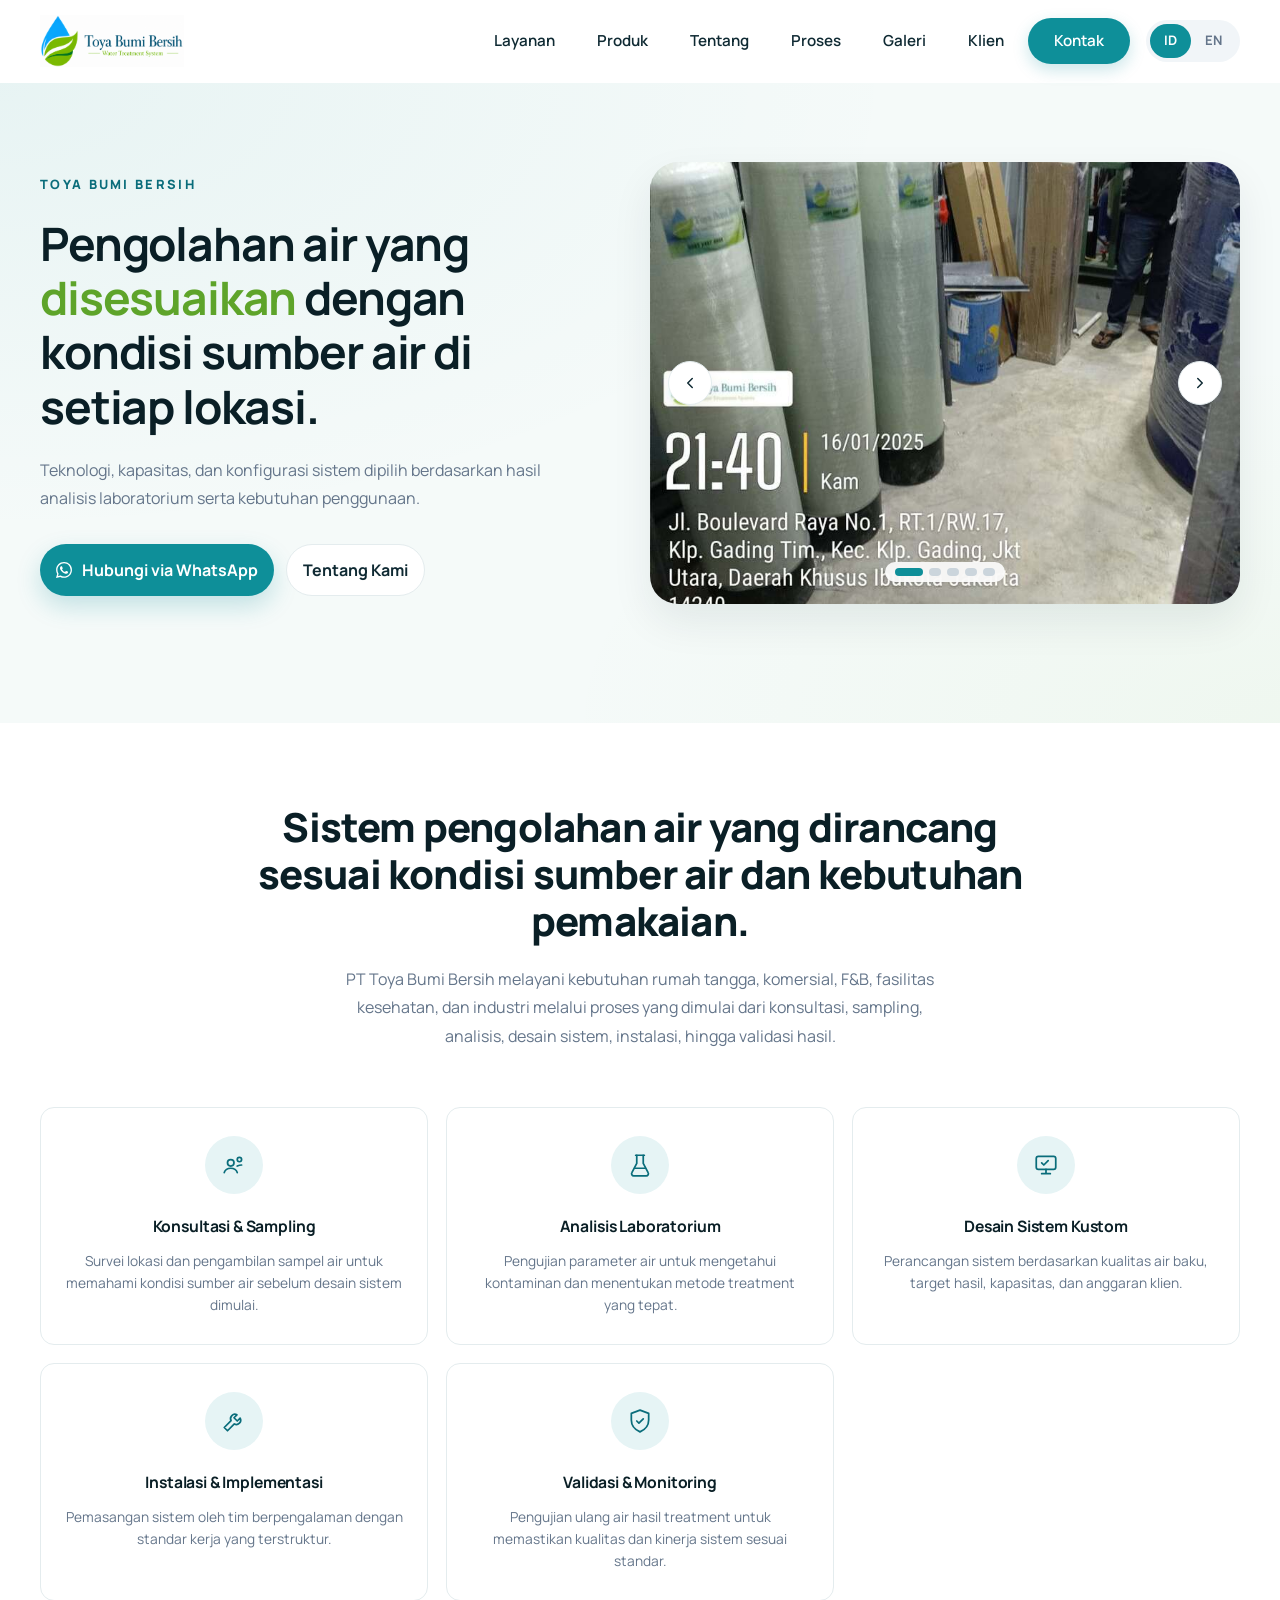
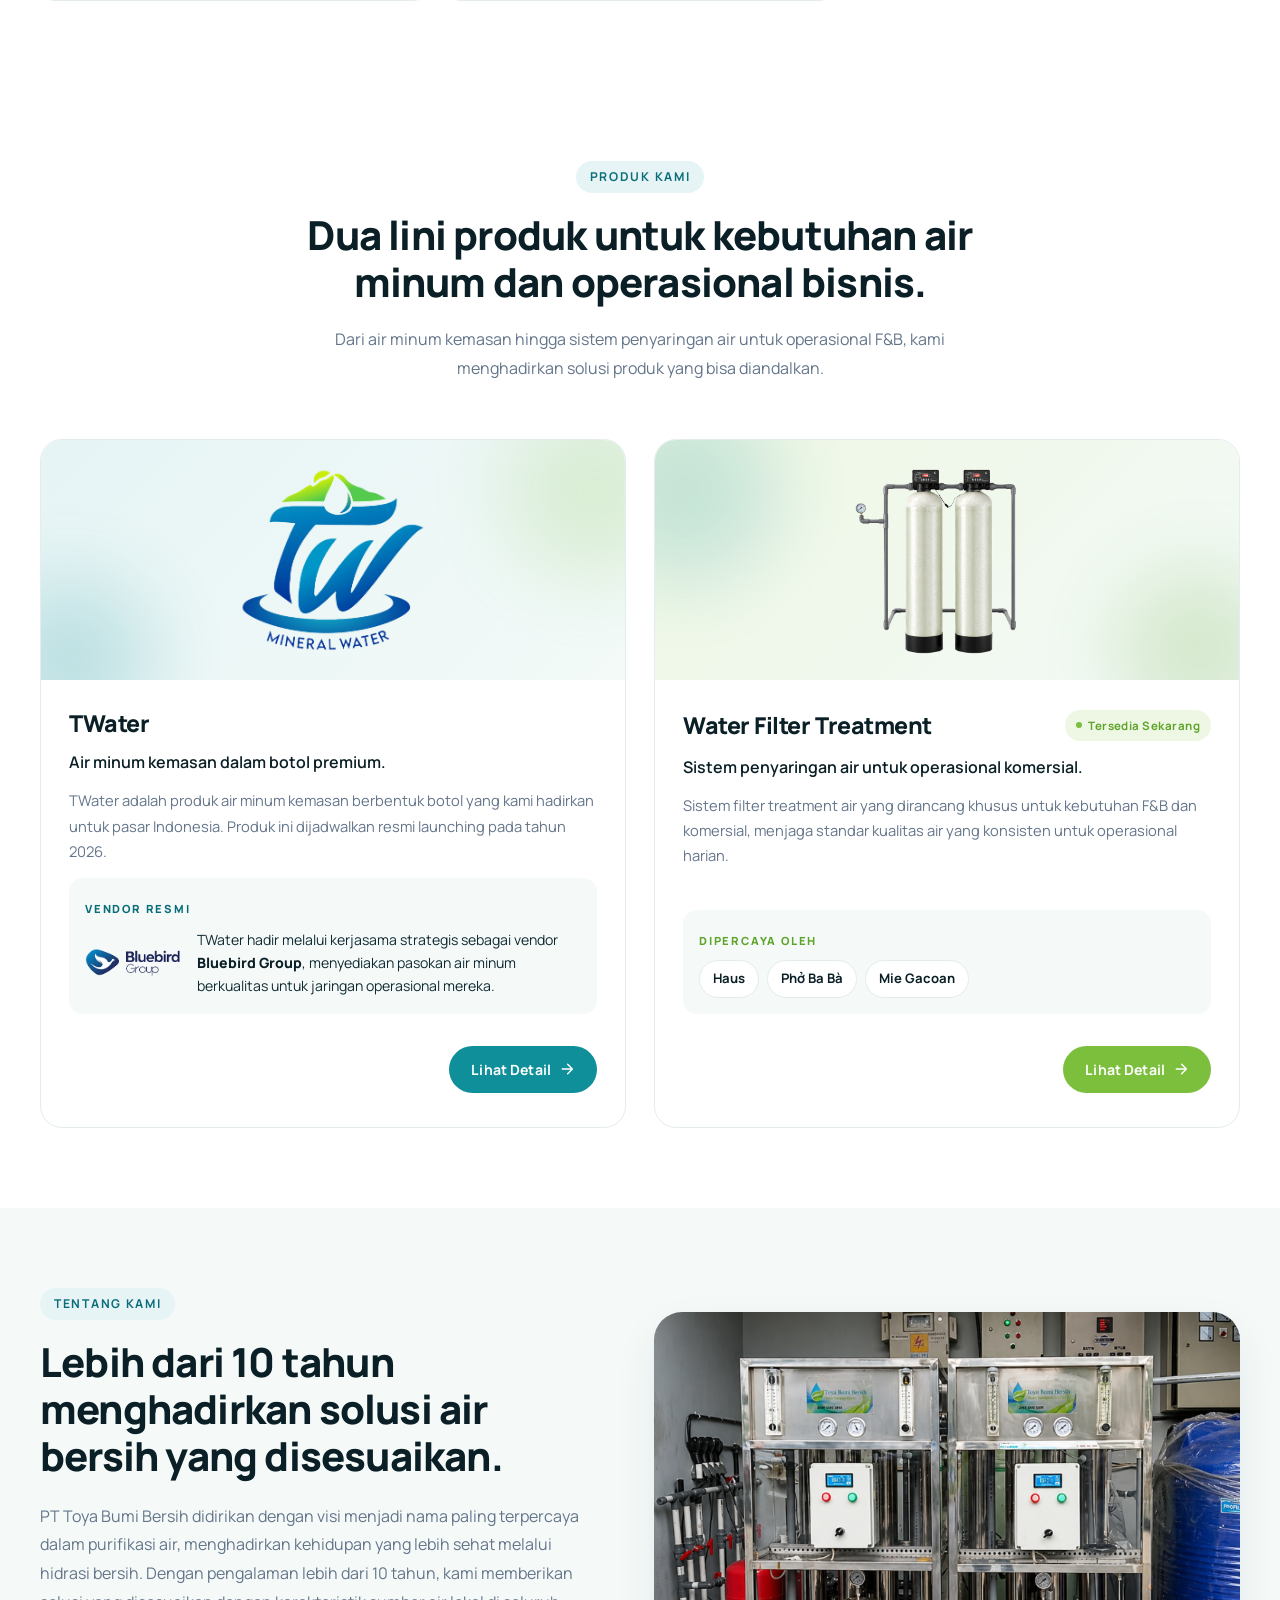
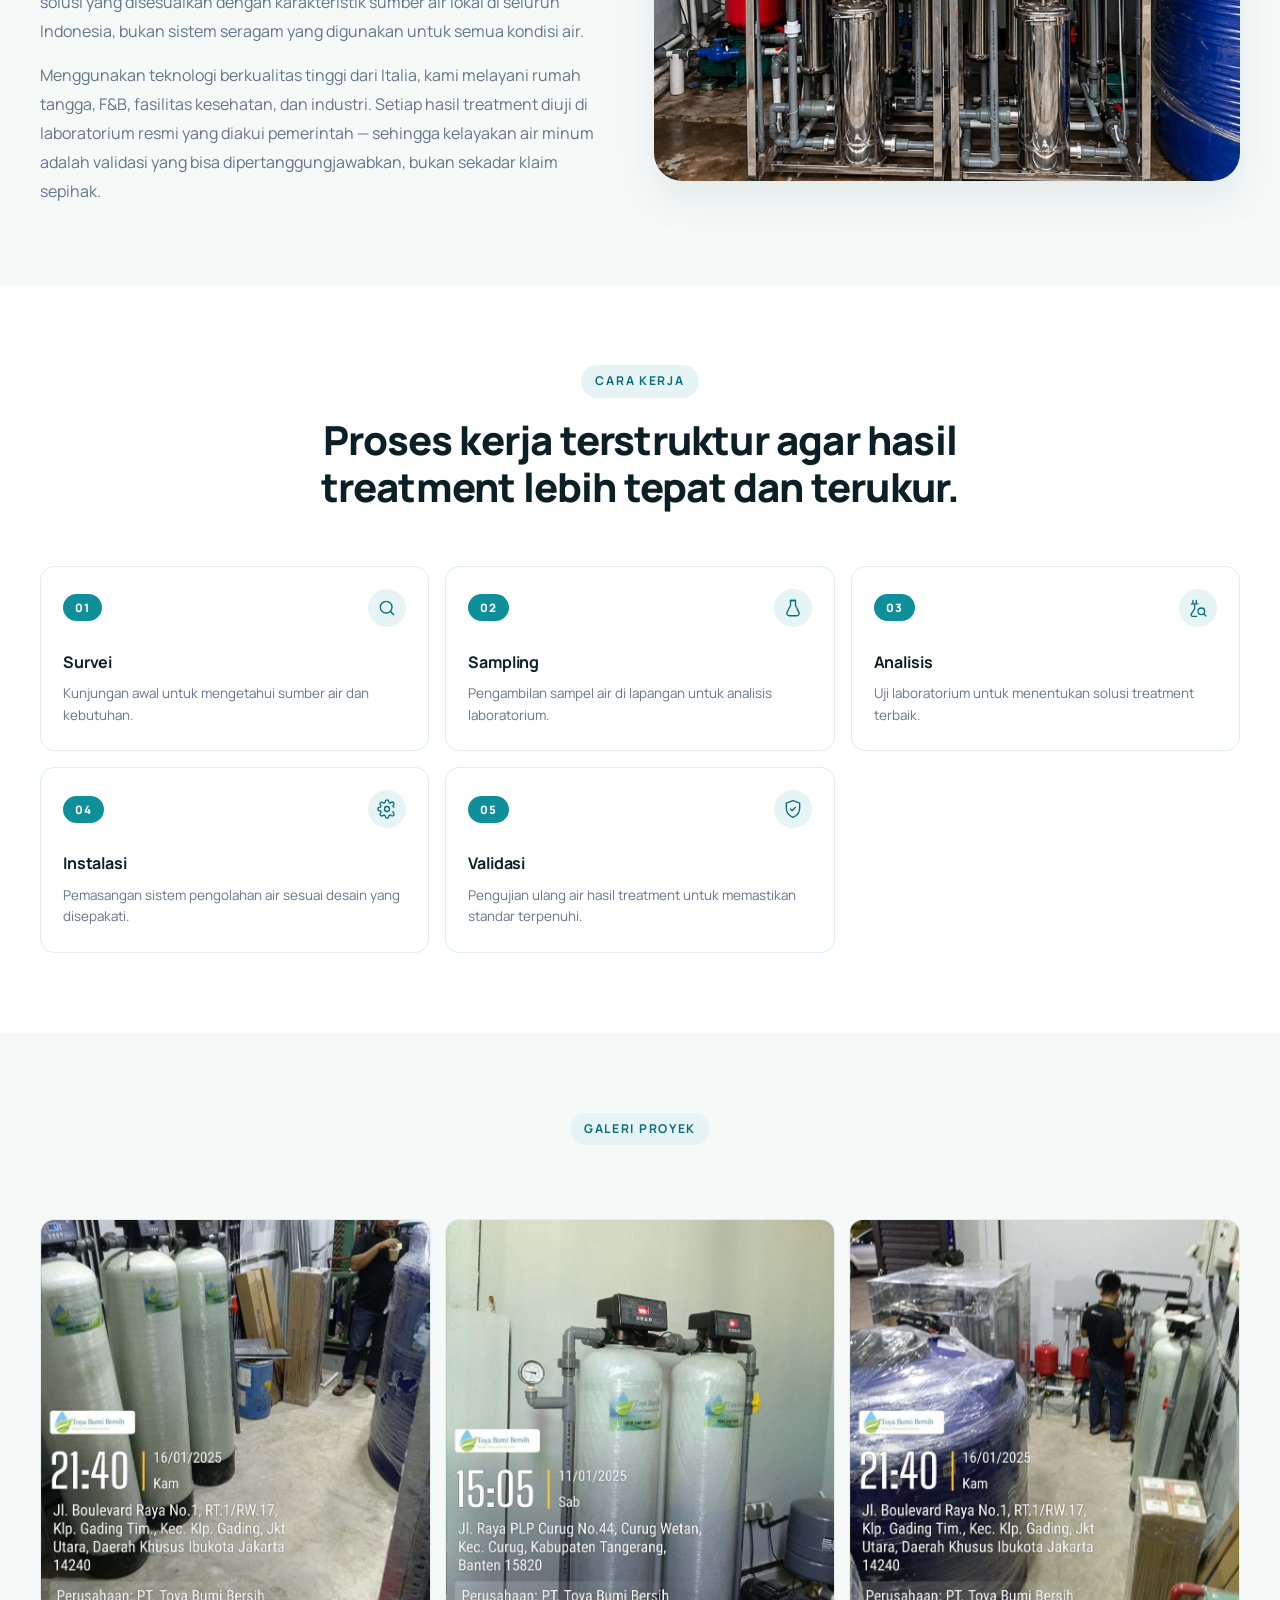
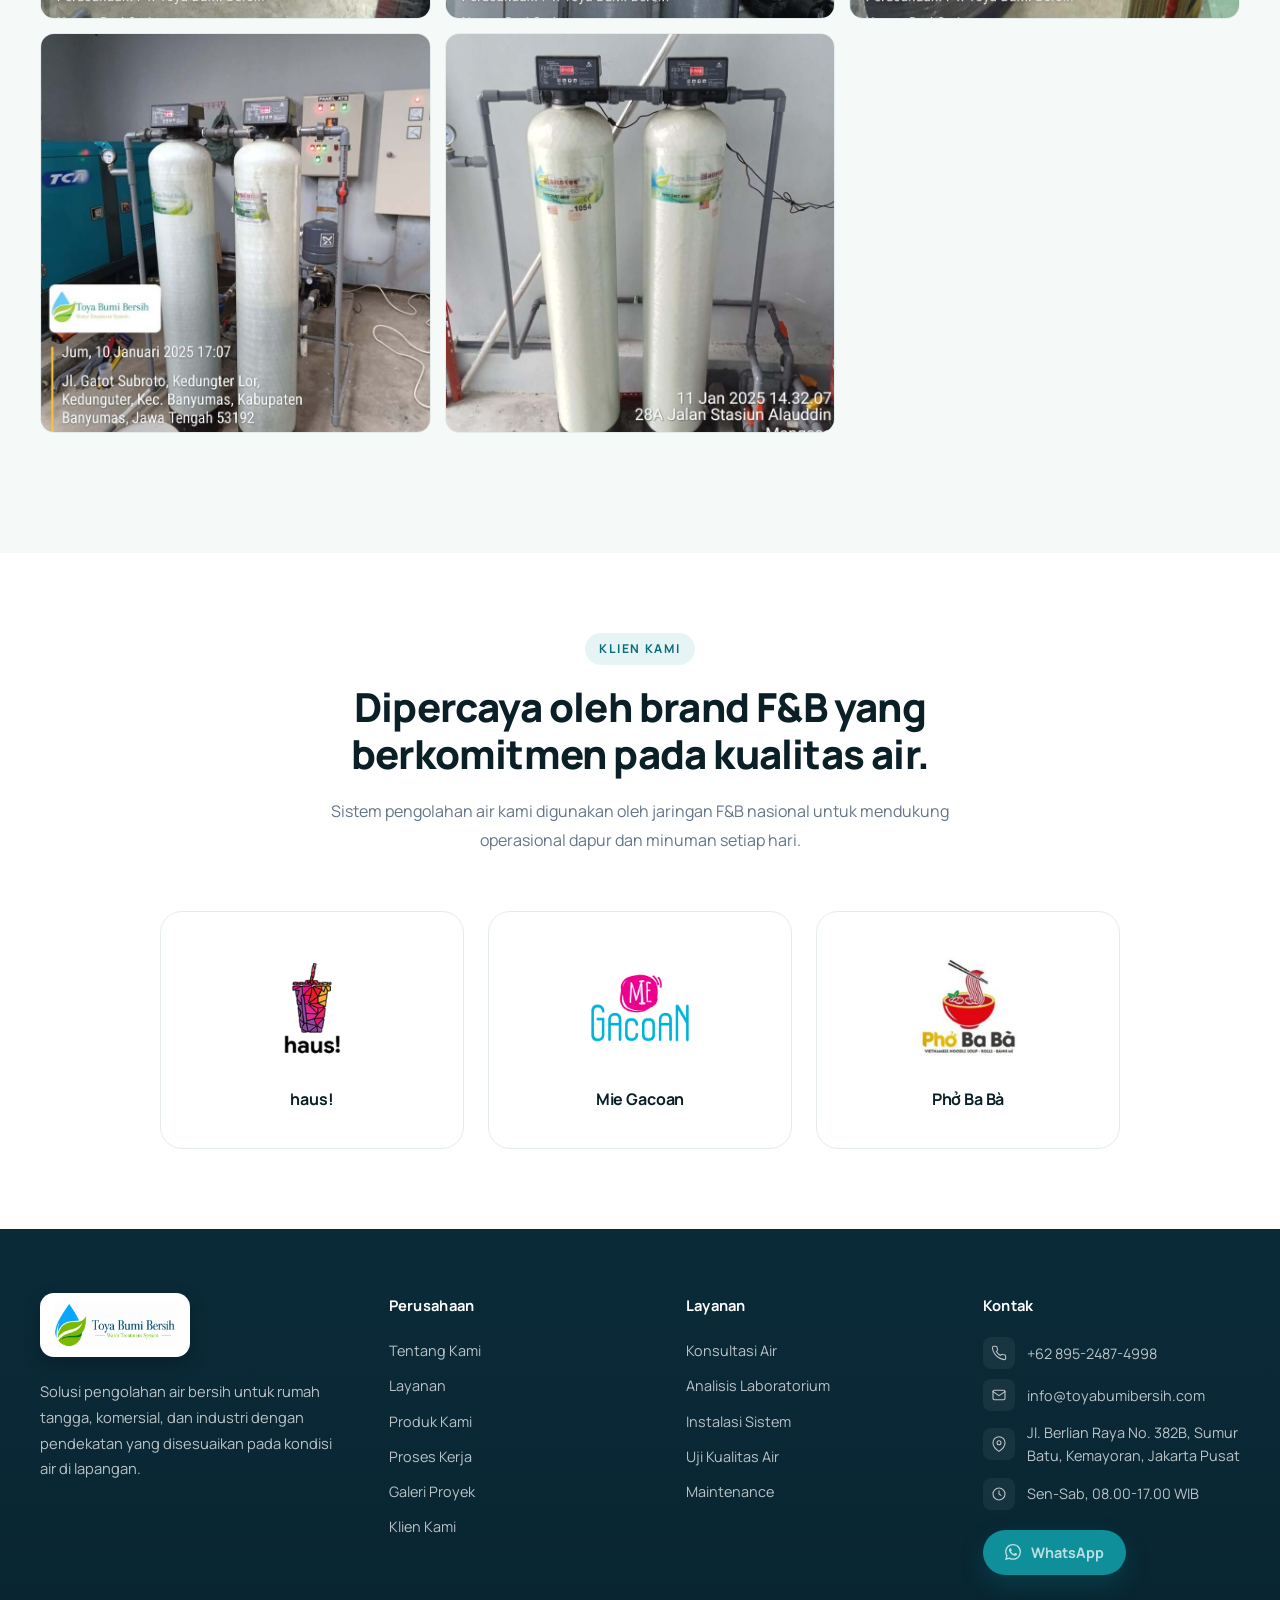
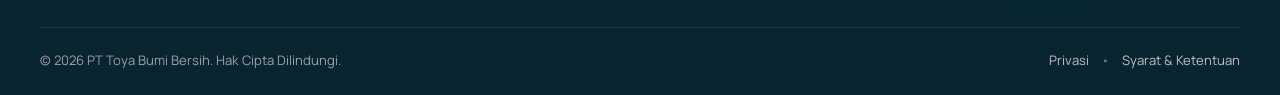
==== index.html @ 80ead628 "refactor: code and structure cleanup" ====
<!DOCTYPE html>
<html lang="id">

<head>
  <meta charset="UTF-8" />
  <meta http-equiv="X-UA-Compatible" content="IE=edge" />
  <meta name="viewport" content="width=device-width, initial-scale=1.0, viewport-fit=cover" />
  <meta name="theme-color" content="#0e8f99" />
  <meta name="format-detection" content="telephone=yes" />

  <title id="page-title">Toya Bumi Bersih | Sistem Pengolahan Air</title>
  <meta id="page-description" name="description"
    content="PT Toya Bumi Bersih menyediakan solusi pengolahan air bersih untuk rumah tangga, komersial, dan industri di Indonesia." />

  <link rel="icon" type="image/png" sizes="96x96" href="/favicon-96x96.png">
  <link rel="icon" href="/favicon.svg" type="image/svg+xml" sizes="any">
  <link rel="icon" href="/favicon.ico">
  <link rel="apple-touch-icon" href="/apple-touch-icon.png">
  <link rel="manifest" href="/site.webmanifest">

  <meta name="google" content="translate" />
  <meta name="google" content="notranslate" data-disable="true" />

  <link rel="preconnect" href="https://fonts.googleapis.com" />
  <link rel="preconnect" href="https://fonts.gstatic.com" crossorigin />
  <link href="https://fonts.googleapis.com/css2?family=Manrope:wght@400;500;600;700;800&display=swap"
    rel="stylesheet" />

  <meta property="og:type" content="website" />
  <meta property="og:title" content="Toya Bumi Bersih | Sistem Pengolahan Air" />
  <meta property="og:description"
    content="Solusi pengolahan air bersih kustom untuk rumah tangga, komersial, dan industri." />
  <meta property="og:image" content="https://toyabumi.com/assets/logo.png" />

  <link rel="stylesheet" href="/styles/shared.css" />
  <link rel="stylesheet" href="/styles/header.css" />
  <link rel="stylesheet" href="/styles/footer.css" />
  <link rel="stylesheet" href="/styles/breadcrumb.css" />
  <link rel="stylesheet" href="/styles/index.css" />
</head>

<body>
  <div class="page-shell">
    <header class="site-header">
      <div class="container nav-wrap">
        <a class="brand" href="#beranda" aria-label="Toya Bumi Bersih">
          <img src="/assets/logo.png" alt="Toya Bumi Bersih - Water Treatment System" />
        </a>

        <div class="header-right">
          <nav class="site-nav" aria-label="Navigasi utama">
            <a href="#layanan" data-i18n="nav.services">Layanan</a>
            <a href="#produk" data-i18n="nav.products">Produk</a>
            <a href="#tentang" data-i18n="nav.about">Tentang</a>
            <a href="#proses" data-i18n="nav.process">Proses</a>
            <a href="#galeri" data-i18n="nav.gallery">Galeri</a>
            <a href="#klien" data-i18n="nav.clients">Klien</a>
            <a href="#kontak" class="nav-cta" data-i18n="nav.contact">Kontak</a>
          </nav>

          <div class="lang-toggle" role="group" aria-label="Pilih bahasa" translate="no">
            <button class="lang-button is-active" data-lang-switch="id" type="button">ID</button>
            <button class="lang-button" data-lang-switch="en" type="button">EN</button>
          </div>

          <button class="menu-toggle" type="button" aria-label="Buka menu" aria-expanded="false">
            <span></span>
            <span></span>
            <span></span>
          </button>
        </div>
      </div>
    </header>

    <section class="hero" id="beranda">
      <div class="container hero-grid">
        <div class="hero-copy reveal">
          <span class="hero-eyebrow" translate="no">Toya Bumi Bersih</span>
          <h1 class="hero-title" data-i18n="hero.title">
            Pengolahan air yang <span class="accent">disesuaikan</span> dengan kondisi sumber air di setiap lokasi.
          </h1>
          <p class="hero-text" data-i18n="hero.text">
            Teknologi, kapasitas, dan konfigurasi sistem dipilih berdasarkan hasil analisis laboratorium serta kebutuhan
            penggunaan.
          </p>
          <div class="hero-actions">
            <a class="button button-primary" href="https://wa.me/6289524874998" target="_blank" rel="noopener">
              <svg class="icon-sm" viewBox="0 0 24 24" fill="currentColor" aria-hidden="true">
                <path
                  d="M20.52 3.48A11.78 11.78 0 0 0 12.06 0C5.5 0 .17 5.33.17 11.89c0 2.1.55 4.14 1.6 5.94L0 24l6.32-1.65a11.86 11.86 0 0 0 5.74 1.46h.01c6.56 0 11.89-5.33 11.89-11.89 0-3.17-1.23-6.16-3.44-8.44ZM12.07 21.8a9.86 9.86 0 0 1-5.03-1.38l-.36-.22-3.75.98 1-3.65-.24-.38a9.84 9.84 0 0 1-1.51-5.26c0-5.45 4.44-9.89 9.9-9.89 2.64 0 5.12 1.03 6.99 2.9a9.8 9.8 0 0 1 2.9 6.99c0 5.46-4.44 9.91-9.9 9.91Zm5.43-7.42c-.3-.15-1.76-.87-2.04-.97-.27-.1-.47-.15-.67.15-.2.3-.77.97-.94 1.17-.17.2-.35.22-.65.07-.3-.15-1.26-.46-2.4-1.48-.89-.79-1.49-1.77-1.66-2.07-.17-.3-.02-.46.13-.61.13-.13.3-.35.45-.52.15-.17.2-.3.3-.5.1-.2.05-.37-.02-.52-.07-.15-.67-1.62-.92-2.21-.24-.58-.49-.5-.67-.51h-.57c-.2 0-.52.07-.79.37-.27.3-1.04 1.02-1.04 2.48s1.07 2.88 1.22 3.08c.15.2 2.1 3.2 5.09 4.49.71.31 1.27.5 1.71.64.72.23 1.37.2 1.88.12.57-.08 1.76-.72 2-1.42.25-.7.25-1.3.17-1.42-.07-.12-.27-.2-.57-.35Z" />
              </svg>
              <span data-i18n="hero.primaryCta">Hubungi via WhatsApp</span>
            </a>
            <a class="button button-ghost" href="#tentang" data-i18n="hero.secondaryCta">Tentang Kami</a>
          </div>
        </div>

        <div class="hero-media reveal">
          <div class="hero-carousel" data-carousel>
            <div class="hero-carousel-track">
              <div class="hero-slide"><img src="/assets/sites/site-1.jpg" alt="Instalasi sistem pengolahan air" />
              </div>
              <div class="hero-slide"><img src="/assets/sites/site-2.jpg" alt="Tangki filter air" /></div>
              <div class="hero-slide"><img src="/assets/sites/site-3.jpg" alt="Perpipaan water treatment" /></div>
              <div class="hero-slide"><img src="/assets/sites/site-4.jpg" alt="Unit pengolahan air" /></div>
              <div class="hero-slide"><img src="/assets/sites/site-5.jpg" alt="Sistem filtrasi lengkap" /></div>
            </div>

            <button class="carousel-button carousel-button-prev" type="button" aria-label="Slide sebelumnya"
              data-carousel-prev>
              <svg class="icon-sm" viewBox="0 0 24 24" fill="none" stroke="currentColor" stroke-width="2"
                stroke-linecap="round" stroke-linejoin="round">
                <polyline points="15 18 9 12 15 6" />
              </svg>
            </button>
            <button class="carousel-button carousel-button-next" type="button" aria-label="Slide berikutnya"
              data-carousel-next>
              <svg class="icon-sm" viewBox="0 0 24 24" fill="none" stroke="currentColor" stroke-width="2"
                stroke-linecap="round" stroke-linejoin="round">
                <polyline points="9 18 15 12 9 6" />
              </svg>
            </button>

            <div class="hero-carousel-dots" role="tablist">
              <button class="hero-carousel-dot is-active" type="button" aria-label="Slide 1"></button>
              <button class="hero-carousel-dot" type="button" aria-label="Slide 2"></button>
              <button class="hero-carousel-dot" type="button" aria-label="Slide 3"></button>
              <button class="hero-carousel-dot" type="button" aria-label="Slide 4"></button>
              <button class="hero-carousel-dot" type="button" aria-label="Slide 5"></button>
            </div>
          </div>
        </div>
      </div>
    </section>

    <section class="section services-section" id="layanan">
      <div class="container">
        <div class="section-heading reveal">
          <h2 class="section-title section-title-wide" data-i18n="intro.title">
            Sistem pengolahan air yang dirancang sesuai kondisi sumber air dan kebutuhan pemakaian.
          </h2>
          <p class="section-lead" data-i18n="intro.lead">
            PT Toya Bumi Bersih melayani kebutuhan rumah tangga, komersial, F&amp;B, fasilitas kesehatan, dan industri
            melalui proses yang dimulai dari konsultasi, sampling, analisis, desain sistem, instalasi, hingga validasi
            hasil.
          </p>
        </div>

        <div class="services-grid">
          <article class="service-card reveal">
            <div class="service-icon">
              <svg class="icon" viewBox="0 0 24 24" fill="none" stroke="currentColor" stroke-width="1.6"
                stroke-linecap="round" stroke-linejoin="round">
                <circle cx="9" cy="10" r="3" />
                <path d="M3 19c.8-2.5 3.2-4 6-4s5.2 1.5 6 4" />
                <circle cx="17" cy="7" r="2" />
                <path d="M15 13c1.3-.6 2.6-1 4-1" />
              </svg>
            </div>
            <h3 data-i18n="services.card1Title">Konsultasi &amp; Sampling</h3>
            <p data-i18n="services.card1Text">Survei lokasi dan pengambilan sampel air untuk memahami kondisi sumber air
              sebelum desain sistem dimulai.</p>
          </article>

          <article class="service-card reveal">
            <div class="service-icon">
              <svg class="icon" viewBox="0 0 24 24" fill="none" stroke="currentColor" stroke-width="1.6"
                stroke-linecap="round" stroke-linejoin="round">
                <path d="M9 3v7.5L4.5 19a2 2 0 0 0 1.7 3h11.6a2 2 0 0 0 1.7-3L15 10.5V3" />
                <path d="M8 3h8" />
                <path d="M7 15h10" />
              </svg>
            </div>
            <h3 data-i18n="services.card2Title">Analisis Laboratorium</h3>
            <p data-i18n="services.card2Text">Pengujian parameter air untuk mengetahui kontaminan dan menentukan metode
              treatment yang tepat.</p>
          </article>

          <article class="service-card reveal">
            <div class="service-icon">
              <svg class="icon" viewBox="0 0 24 24" fill="none" stroke="currentColor" stroke-width="1.6"
                stroke-linecap="round" stroke-linejoin="round">
                <rect x="3" y="4" width="18" height="12" rx="2" />
                <path d="M8 20h8M12 16v4" />
                <path d="M8 10l2 2 4-4" />
              </svg>
            </div>
            <h3 data-i18n="services.card3Title">Desain Sistem Kustom</h3>
            <p data-i18n="services.card3Text">Perancangan sistem berdasarkan kualitas air baku, target hasil, kapasitas,
              dan anggaran klien.</p>
          </article>

          <article class="service-card reveal">
            <div class="service-icon">
              <svg class="icon" viewBox="0 0 24 24" fill="none" stroke="currentColor" stroke-width="1.6"
                stroke-linecap="round" stroke-linejoin="round">
                <path d="M14.7 6.3a4 4 0 0 0-5.4 5.4L3 18l3 3 6.3-6.3a4 4 0 0 0 5.4-5.4L15 12l-3-3 2.7-2.7Z" />
              </svg>
            </div>
            <h3 data-i18n="services.card5Title">Instalasi &amp; Implementasi</h3>
            <p data-i18n="services.card5Text">Pemasangan sistem oleh tim berpengalaman dengan standar kerja yang
              terstruktur.</p>
          </article>

          <article class="service-card reveal">
            <div class="service-icon">
              <svg class="icon" viewBox="0 0 24 24" fill="none" stroke="currentColor" stroke-width="1.6"
                stroke-linecap="round" stroke-linejoin="round">
                <path d="M12 2 4 5v6c0 5 3.5 9 8 11 4.5-2 8-6 8-11V5l-8-3Z" />
                <path d="m9 12 2 2 4-4" />
              </svg>
            </div>
            <h3 data-i18n="services.card6Title">Validasi &amp; Monitoring</h3>
            <p data-i18n="services.card6Text">Pengujian ulang air hasil treatment untuk memastikan kualitas dan kinerja
              sistem sesuai standar.</p>
          </article>
        </div>
      </div>
    </section>

    <section class="section products-section" id="produk">
      <div class="container">
        <div class="section-heading reveal">
          <span class="eyebrow" data-i18n="products.eyebrow">Produk Kami</span>
          <h2 class="section-title section-title-wide" data-i18n="products.title">
            Dua lini produk untuk kebutuhan air minum dan operasional bisnis.
          </h2>
          <p class="section-lead" data-i18n="products.lead">
            Dari air minum kemasan hingga sistem penyaringan air untuk operasional F&amp;B, kami menghadirkan solusi
            produk yang bisa diandalkan.
          </p>
        </div>

        <div class="products-grid">
          <article class="product-card reveal" data-product-link="/twater">
            <div class="product-visual product-visual-twater" aria-hidden="true"
              style="background:linear-gradient(135deg,#e6f4f5 0%,#f3faf8 100%);display:flex;align-items:center;justify-content:center;padding:16px;">
              <img src="/assets/services/twater.png" alt="TWater 1.5L"
                style="position:relative;z-index:2;max-height:100%;max-width:100%;width:auto;height:auto;object-fit:contain;display:block;" />
            </div>
            <div class="product-body">
              <div class="product-head">
                <h3 class="product-name" translate="no">TWater</h3>
              </div>
              <p class="product-tagline" data-i18n="products.twater.tagline">
                Air minum kemasan dalam botol premium.
              </p>
              <p class="product-desc" data-i18n="products.twater.desc">
                TWater adalah produk air minum kemasan berbentuk botol yang kami hadirkan untuk pasar Indonesia. Produk
                ini dijadwalkan resmi launching pada tahun 2026.
              </p>
              <div class="product-highlight product-highlight-primary">
                <span class="product-highlight-label" data-i18n="products.twater.partnerLabel">Vendor Resmi</span>
                <div class="product-highlight-content">
                  <img src="/assets/partners/bluebird.png" alt="Bluebird Group" class="product-highlight-logo" />
                  <p class="product-highlight-text" style="margin:0;" data-i18n="products.twater.partnerText">
                    TWater hadir melalui kerjasama strategis sebagai vendor <strong translate="no">Bluebird
                      Group</strong>, menyediakan pasokan air minum berkualitas untuk jaringan operasional mereka.
                  </p>
                </div>
              </div>
              <a href="/twater" class="product-cta">
                <span data-i18n="products.twater.detailCta">Lihat Detail</span>
                <svg viewBox="0 0 24 24" fill="none" stroke="currentColor" stroke-width="2.2" stroke-linecap="round"
                  stroke-linejoin="round" aria-hidden="true">
                  <path d="M5 12h14M13 5l7 7-7 7" />
                </svg>
              </a>
            </div>
          </article>
          <article class="product-card reveal" data-product-link="/water-filter">
            <div class="product-visual product-visual-filter" aria-hidden="true"
              style="background:linear-gradient(135deg,#eef7e3 0%,#f3faf8 100%);display:flex;align-items:center;justify-content:center;padding:16px;">
              <img src="/assets/services/water-filter.png" alt="Water Filter Installation"
                style="position:relative;z-index:2;max-height:100%;max-width:100%;width:auto;height:auto;object-fit:contain;display:block;" />
            </div>
            <div class="product-body">
              <div class="product-head">
                <h3 class="product-name">Water Filter Treatment</h3>
                <span class="product-badge product-badge-active" data-i18n="products.filter.badge">Tersedia
                  Sekarang</span>
              </div>
              <p class="product-tagline" data-i18n="products.filter.tagline">
                Sistem penyaringan air untuk operasional komersial.
              </p>
              <p class="product-desc" data-i18n="products.filter.desc">
                Sistem filter treatment air yang dirancang khusus untuk kebutuhan F&amp;B dan komersial, menjaga standar
                kualitas air yang konsisten untuk operasional harian.
              </p>
              <div class="product-highlight product-highlight-accent">
                <span class="product-highlight-label" data-i18n="products.filter.clientsLabel">Dipercaya Oleh</span>
                <ul class="product-clients" translate="no" aria-label="Klien Water Filter Treatment">
                  <li>Haus</li>
                  <li>Phở Ba Bà</li>
                  <li>Mie Gacoan</li>
                </ul>
              </div>
              <a href="/water-filter" class="product-cta product-cta-accent">
                <span data-i18n="products.filter.detailCta">Lihat Detail</span>
                <svg viewBox="0 0 24 24" fill="none" stroke="currentColor" stroke-width="2.2" stroke-linecap="round"
                  stroke-linejoin="round" aria-hidden="true">
                  <path d="M5 12h14M13 5l7 7-7 7" />
                </svg>
              </a>
            </div>
          </article>
        </div>
      </div>
    </section>

    <section class="section section-alt about-section" id="tentang">
      <div class="container about-grid">
        <div class="about-text reveal">
          <span class="eyebrow" data-i18n="about.eyebrow">Tentang Kami</span>
          <h2 class="section-title section-title-medium" data-i18n="about.title">
            Lebih dari 10 tahun menghadirkan solusi air bersih yang disesuaikan.
          </h2>
          <p data-i18n="about.story1">
            PT Toya Bumi Bersih didirikan dengan visi menjadi nama paling terpercaya dalam purifikasi air, menghadirkan
            kehidupan yang lebih sehat melalui hidrasi bersih. Dengan pengalaman lebih dari 10 tahun, kami memberikan
            solusi yang disesuaikan dengan karakteristik sumber air lokal di seluruh Indonesia, bukan sistem seragam
            yang digunakan untuk semua kondisi air.
          </p>
          <p data-i18n="about.story2">
            Menggunakan teknologi berkualitas tinggi dari Italia, kami melayani rumah tangga, F&amp;B, fasilitas
            kesehatan, dan industri. Setiap hasil treatment diuji di laboratorium resmi yang diakui pemerintah —
            sehingga kelayakan air minum adalah validasi yang bisa dipertanggungjawabkan, bukan sekadar klaim sepihak.
          </p>
        </div>

        <div class="about-media reveal">
          <img src=" /assets/sites.png" alt="Instalasi sistem pengolahan air Toya Bumi Bersih" />
        </div>
      </div>
    </section>

    <section class="section process-section" id="proses">
      <div class="container">
        <div class="section-heading reveal">
          <span class="eyebrow" data-i18n="process.eyebrow">Cara Kerja</span>
          <h2 class="section-title section-title-wide" data-i18n="process.title">
            Proses kerja terstruktur agar hasil treatment lebih tepat dan terukur.
          </h2>
        </div>

        <ol class="timeline">
          <li class="timeline-item reveal">
            <div class="timeline-top">
              <span class="timeline-num" translate="no">01</span>
              <span class="timeline-icon">
                <svg class="icon" viewBox="0 0 24 24" fill="none" stroke="currentColor" stroke-width="1.6"
                  stroke-linecap="round" stroke-linejoin="round">
                  <circle cx="11" cy="11" r="7" />
                  <path d="m20 20-3.5-3.5" />
                </svg>
              </span>
            </div>
            <h3 data-i18n="process.step1Title">Survei</h3>
            <p data-i18n="process.step1Text">Kunjungan awal untuk mengetahui sumber air dan kebutuhan.</p>
          </li>

          <li class="timeline-item reveal">
            <div class="timeline-top">
              <span class="timeline-num" translate="no">02</span>
              <span class="timeline-icon">
                <svg class="icon" viewBox="0 0 24 24" fill="none" stroke="currentColor" stroke-width="1.6"
                  stroke-linecap="round" stroke-linejoin="round">
                  <path d="M9 3h6v6l4 8a3 3 0 0 1-2.7 4.3H7.7A3 3 0 0 1 5 17l4-8V3Z" />
                  <path d="M9 3h6" />
                </svg>
              </span>
            </div>
            <h3 data-i18n="process.step2Title">Sampling</h3>
            <p data-i18n="process.step2Text">Pengambilan sampel air di lapangan untuk analisis laboratorium.</p>
          </li>

          <li class="timeline-item reveal">
            <div class="timeline-top">
              <span class="timeline-num" translate="no">03</span>
              <span class="timeline-icon">
                <svg class="icon" viewBox="0 0 24 24" fill="none" stroke="currentColor" stroke-width="1.6"
                  stroke-linecap="round" stroke-linejoin="round">
                  <path d="M6 3v4M10 3v4M4 7h8M8 7v6l-4 6a2 2 0 0 0 1.7 3h4.6" />
                  <circle cx="16" cy="16" r="4" />
                  <path d="m19 19 2.5 2.5" />
                </svg>
              </span>
            </div>
            <h3 data-i18n="process.step3Title">Analisis</h3>
            <p data-i18n="process.step3Text">Uji laboratorium untuk menentukan solusi treatment terbaik.</p>
          </li>

          <li class="timeline-item reveal">
            <div class="timeline-top">
              <span class="timeline-num" translate="no">04</span>
              <span class="timeline-icon">
                <svg class="icon" viewBox="0 0 24 24" fill="none" stroke="currentColor" stroke-width="1.6"
                  stroke-linecap="round" stroke-linejoin="round">
                  <circle cx="12" cy="12" r="3" />
                  <path
                    d="M19.4 15a1.65 1.65 0 0 0 .33 1.82l.06.06a2 2 0 1 1-2.83 2.83l-.06-.06a1.65 1.65 0 0 0-1.82-.33 1.65 1.65 0 0 0-1 1.51V21a2 2 0 0 1-4 0v-.09a1.65 1.65 0 0 0-1-1.51 1.65 1.65 0 0 0-1.82.33l-.06.06a2 2 0 1 1-2.83-2.83l.06-.06a1.65 1.65 0 0 0 .33-1.82 1.65 1.65 0 0 0-1.51-1H3a2 2 0 0 1 0-4h.09a1.65 1.65 0 0 0 1.51-1 1.65 1.65 0 0 0-.33-1.82l-.06-.06a2 2 0 1 1 2.83-2.83l.06.06a1.65 1.65 0 0 0 1.82.33H9a1.65 1.65 0 0 0 1-1.51V3a2 2 0 0 1 4 0v.09a1.65 1.65 0 0 0 1 1.51 1.65 1.65 0 0 0 1.82-.33l.06-.06a2 2 0 1 1 2.83 2.83l-.06.06a1.65 1.65 0 0 0-.33 1.82V9c.36.13.68.38 1 .68" />
                </svg>
              </span>
            </div>
            <h3 data-i18n="process.step4Title">Instalasi</h3>
            <p data-i18n="process.step4Text">Pemasangan sistem pengolahan air sesuai desain yang disepakati.</p>
          </li>

          <li class="timeline-item reveal">
            <div class="timeline-top">
              <span class="timeline-num" translate="no">05</span>
              <span class="timeline-icon">
                <svg class="icon" viewBox="0 0 24 24" fill="none" stroke="currentColor" stroke-width="1.6"
                  stroke-linecap="round" stroke-linejoin="round">
                  <path d="M12 2 4 5v6c0 5 3.5 9 8 11 4.5-2 8-6 8-11V5l-8-3Z" />
                  <path d="m9 12 2 2 4-4" />
                </svg>
              </span>
            </div>
            <h3 data-i18n="process.step5Title">Validasi</h3>
            <p data-i18n="process.step5Text">Pengujian ulang air hasil treatment untuk memastikan standar terpenuhi.</p>
          </li>
        </ol>
      </div>
    </section>

    <section class="section section-alt gallery-section" id="galeri">
      <div class="container">
        <div class="section-heading reveal">
          <span class="eyebrow" data-i18n="projects.eyebrow">Galeri Proyek</span>
        </div>

        <div class="gallery-grid">
          <div class="gallery-card reveal">
            <img src="/assets/sites/site-1.jpg" alt="Proyek instalasi 1" loading="lazy" />
          </div>
          <div class="gallery-card reveal">
            <img src="/assets/sites/site-2.jpg" alt="Proyek instalasi 2" loading="lazy" />
          </div>
          <div class="gallery-card reveal">
            <img src="/assets/sites/site-3.jpg" alt="Proyek instalasi 3" loading="lazy" />
          </div>
          <div class="gallery-card reveal">
            <img src="/assets/sites/site-4.jpg" alt="Proyek instalasi 4" loading="lazy" />
          </div>
          <div class="gallery-card reveal">
            <img src="/assets/sites/site-5.jpg" alt="Proyek instalasi 5" loading="lazy" />
          </div>
        </div>
      </div>
    </section>

    <section class="section clients-section" id="klien">
      <div class="container">
        <div class="section-heading reveal">
          <span class="eyebrow" data-i18n="clients.eyebrow">Klien Kami</span>
          <h2 class="section-title section-title-wide" data-i18n="clients.title">
            Dipercaya oleh brand F&amp;B yang berkomitmen pada kualitas air.
          </h2>
          <p class="section-lead" data-i18n="clients.lead">
            Sistem pengolahan air kami digunakan oleh jaringan F&amp;B nasional untuk mendukung operasional dapur dan
            minuman setiap hari.
          </p>
        </div>

        <ul class="clients-grid" aria-label="Daftar klien kami">
          <li class="client-card reveal">
            <div class="client-logo">
              <img src="/assets/clients/haus.png" alt="haus! - Minuman kekinian" loading="lazy" />
            </div>
            <span class="client-name" translate="no">haus!</span>
          </li>
          <li class="client-card reveal">
            <div class="client-logo">
              <img src="/assets/clients/gacoan.png" alt="Mie Gacoan" loading="lazy" />
            </div>
            <span class="client-name" translate="no">Mie Gacoan</span>
          </li>
          <li class="client-card reveal">
            <div class="client-logo">
              <img src="/assets/clients/phobaba.png" alt="Phở Ba Bà - Vietnamese noodle soup" loading="lazy" />
            </div>
            <span class="client-name" translate="no">Phở Ba Bà</span>
          </li>
        </ul>
      </div>
    </section>

    <footer class="site-footer" id="kontak">
      <div class="container footer-shell">
        <div class="footer-grid">

          <div class="footer-brand-block">
            <a class="footer-brand" href="#beranda" aria-label="Toya Bumi Bersih">
              <img src="/assets/logo.png" alt="Toya Bumi Bersih - Water Treatment System" />
            </a>
            <p data-i18n="footer.about">
              Solusi pengolahan air bersih untuk rumah tangga, komersial, dan industri dengan pendekatan yang
              disesuaikan pada kondisi air di lapangan.
            </p>
          </div>

          <div class="footer-links-group">
            <h3 data-i18n="footer.companyTitle">Perusahaan</h3>
            <a href="#tentang" data-i18n="footer.company1">Tentang Kami</a>
            <a href="#layanan" data-i18n="footer.company2">Layanan</a>
            <a href="#produk" data-i18n="footer.products">Produk Kami</a>
            <a href="#proses" data-i18n="footer.company3">Proses Kerja</a>
            <a href="#galeri" data-i18n="footer.company4">Galeri Proyek</a>
            <a href="#klien" data-i18n="footer.company5">Klien Kami</a>
          </div>

          <div class="footer-links-group">
            <h3 data-i18n="footer.serviceTitle">Layanan</h3>
            <a href="#layanan" data-i18n="footer.service1">Konsultasi Air</a>
            <a href="#layanan" data-i18n="footer.service2">Analisis Laboratorium</a>
            <a href="#layanan" data-i18n="footer.service3">Instalasi Sistem</a>
            <a href="#layanan" data-i18n="footer.service4">Uji Kualitas Air</a>
            <a href="#layanan" data-i18n="footer.service5">Maintenance</a>
          </div>

          <div class="footer-links-group footer-contact-group">
            <h3 data-i18n="footer.contactTitle">Kontak</h3>

            <a class="footer-contact-item" href="tel:+6289524874998">
              <span class="footer-contact-icon">
                <svg viewBox="0 0 24 24" fill="none" stroke="currentColor" stroke-width="1.6" stroke-linecap="round"
                  stroke-linejoin="round">
                  <path
                    d="M22 16.9v3a2 2 0 0 1-2.2 2 19.8 19.8 0 0 1-8.6-3.1 19.5 19.5 0 0 1-6-6 19.8 19.8 0 0 1-3.1-8.7A2 2 0 0 1 4.1 2h3a2 2 0 0 1 2 1.7c.1.9.3 1.8.6 2.7a2 2 0 0 1-.4 2.1L8 9.8a16 16 0 0 0 6 6l1.3-1.3a2 2 0 0 1 2.1-.4c.9.3 1.8.5 2.7.6a2 2 0 0 1 1.7 2z" />
                </svg>
              </span>
              <span translate="no">+62 895-2487-4998</span>
            </a>

            <a class="footer-contact-item" href="mailto:info@toyabumibersih.com">
              <span class="footer-contact-icon">
                <svg viewBox="0 0 24 24" fill="none" stroke="currentColor" stroke-width="1.6" stroke-linecap="round"
                  stroke-linejoin="round">
                  <rect x="3" y="5" width="18" height="14" rx="2" />
                  <path d="m3 7 9 6 9-6" />
                </svg>
              </span>
              <span translate="no">info@toyabumibersih.com</span>
            </a>

            <a class="footer-contact-item"
              href="https://maps.google.com/?q=Jl.+Berlian+Raya+No.+382B,+Sumur+Batu,+Kemayoran,+Jakarta+Pusat"
              target="_blank" rel="noopener">
              <span class="footer-contact-icon">
                <svg viewBox="0 0 24 24" fill="none" stroke="currentColor" stroke-width="1.6" stroke-linecap="round"
                  stroke-linejoin="round">
                  <path d="M21 10c0 7-9 13-9 13s-9-6-9-13a9 9 0 0 1 18 0z" />
                  <circle cx="12" cy="10" r="3" />
                </svg>
              </span>
              <span data-i18n="footer.location">Jl. Berlian Raya No. 382B, Sumur Batu, Kemayoran, Jakarta Pusat</span>
            </a>

            <div class="footer-contact-item footer-contact-item--static">
              <span class="footer-contact-icon">
                <svg viewBox="0 0 24 24" fill="none" stroke="currentColor" stroke-width="1.6" stroke-linecap="round"
                  stroke-linejoin="round">
                  <circle cx="12" cy="12" r="9" />
                  <path d="M12 7v5l3 2" />
                </svg>
              </span>
              <span data-i18n="footer.hours">Sen-Sab, 08.00-17.00 WIB</span>
            </div>

            <a class="button button-primary footer-whatsapp" href="https://wa.me/6289524874998" target="_blank"
              rel="noopener">
              <svg class="icon-sm" viewBox="0 0 24 24" fill="currentColor" aria-hidden="true">
                <path
                  d="M20.52 3.48A11.78 11.78 0 0 0 12.06 0C5.5 0 .17 5.33.17 11.89c0 2.1.55 4.14 1.6 5.94L0 24l6.32-1.65a11.86 11.86 0 0 0 5.74 1.46h.01c6.56 0 11.89-5.33 11.89-11.89 0-3.17-1.23-6.16-3.44-8.44ZM12.07 21.8a9.86 9.86 0 0 1-5.03-1.38l-.36-.22-3.75.98 1-3.65-.24-.38a9.84 9.84 0 0 1-1.51-5.26c0-5.45 4.44-9.89 9.9-9.89 2.64 0 5.12 1.03 6.99 2.9a9.8 9.8 0 0 1 2.9 6.99c0 5.46-4.44 9.91-9.9 9.91Zm5.43-7.42c-.3-.15-1.76-.87-2.04-.97-.27-.1-.47-.15-.67.15-.2.3-.77.97-.94 1.17-.17.2-.35.22-.65.07-.3-.15-1.26-.46-2.4-1.48-.89-.79-1.49-1.77-1.66-2.07-.17-.3-.02-.46.13-.61.13-.13.3-.35.45-.52.15-.17.2-.3.3-.5.1-.2.05-.37-.02-.52-.07-.15-.67-1.62-.92-2.21-.24-.58-.49-.5-.67-.51h-.57c-.2 0-.52.07-.79.37-.27.3-1.04 1.02-1.04 2.48s1.07 2.88 1.22 3.08c.15.2 2.1 3.2 5.09 4.49.71.31 1.27.5 1.71.64.72.23 1.37.2 1.88.12.57-.08 1.76-.72 2-1.42.25-.7.25-1.3.17-1.42-.07-.12-.27-.2-.57-.35Z" />
              </svg>
              <span data-i18n="footer.whatsapp">WhatsApp</span>
            </a>
          </div>
        </div>

        <div class="footer-bottom">
          <p data-i18n="footer.bottomLeft">© 2026 PT Toya Bumi Bersih. Hak Cipta Dilindungi.</p>
          <div class="footer-bottom-links">
            <a href="#" data-i18n="footer.privacy">Privasi</a>
            <span aria-hidden="true">•</span>
            <a href="#" data-i18n="footer.terms">Syarat &amp; Ketentuan</a>
          </div>
        </div>
      </div>
    </footer>
  </div>

  <script src="/scripts/main.js" type="module"></script>
</body>

</html>
---- styles/shared.css ----
:root {
  --bg: #ffffff;
  --bg-soft: #f5faf9;
  --surface: #ffffff;
  --surface-soft: #f3f8f7;

  --text: #0f2a33;
  --text-strong: #0a1f26;
  --muted: #64758a;
  --muted-light: #9aa8b5;

  --line: #e4ecee;
  --line-soft: #eff4f5;

  --primary: #0e8f99;
  --primary-deep: #0a6d7b;
  --primary-soft: #e6f4f5;

  --accent: #7bbf3d;
  --accent-deep: #5ea42a;
  --accent-soft: #eef7e3;

  --footer: #0a2430;
  --footer-line: rgba(255, 255, 255, 0.1);

  --shadow-xs: 0 1px 2px rgba(10, 35, 48, 0.04);
  --shadow-sm: 0 6px 18px rgba(10, 35, 48, 0.06);
  --shadow-md: 0 18px 40px rgba(10, 35, 48, 0.08);

  --radius-sm: 10px;
  --radius-md: 14px;
  --radius-lg: 22px;
  --radius-xl: 28px;

  --container: min(1200px, calc(100vw - 48px));
}

*,
*::before,
*::after {
  box-sizing: border-box;
}

html {
  scroll-behavior: smooth;
  -webkit-text-size-adjust: 100%;
  -ms-text-size-adjust: 100%;
}

body {
  margin: 0;
  font-family: "Manrope", -apple-system, BlinkMacSystemFont, "Segoe UI", system-ui, Roboto, sans-serif;
  font-size: 16px;
  line-height: 1.65;
  color: var(--text);
  background: var(--bg);
  -webkit-font-smoothing: antialiased;
  -moz-osx-font-smoothing: grayscale;
}

img {
  display: block;
  max-width: 100%;
  height: auto;
}

a {
  color: inherit;
  text-decoration: none;
}

button {
  font: inherit;
  cursor: pointer;
  border: 0;
  background: transparent;
}

section[id],
footer[id] {
  scroll-margin-top: 100px;
}

.container {
  width: var(--container);
  margin: 0 auto;
}

.section-heading {
  text-align: center;
}

.reveal {
  opacity: 0;
  transform: translateY(18px);
  transition: opacity 0.7s ease, transform 0.7s ease;
}

.reveal.is-visible {
  opacity: 1;
  transform: translateY(0);
}

@media (prefers-reduced-motion: reduce) {
  .reveal {
    opacity: 1;
    transform: none;
    transition: none;
  }
}

.skiptranslate iframe.skiptranslate {
  display: none !important;
}

.page-shell {
  overflow-x: clip;
}

.icon {
  width: 26px;
  height: 26px;
}

.icon-sm {
  width: 18px;
  height: 18px;
}

.accent {
  color: var(--accent-deep);
}

.button {
  display: inline-flex;
  align-items: center;
  justify-content: center;
  gap: 10px;
  padding: 0.75em 1em;
  border-radius: 999px;
  font-size: 1rem;
  font-weight: 700;
  transition:
    transform 0.15s ease,
    box-shadow 0.15s ease,
    background 0.15s ease,
    color 0.15s ease,
    border-color 0.15s ease;
}

.button-primary {
  color: #ffffff;
  background: var(--primary);
  box-shadow: 0 10px 24px rgba(14, 143, 153, 0.22);
}

.button-primary:hover,
.button-primary:focus-visible {
  background: var(--primary-deep);
  transform: translateY(-2px);
  box-shadow: 0 14px 32px rgba(14, 143, 153, 0.28);
}

.button-ghost {
  color: var(--text);
  background: #ffffff;
  border: 1.5px solid var(--line);
}

.button-ghost:hover,
.button-ghost:focus-visible {
  border-color: var(--primary);
  color: var(--primary-deep);
  transform: translateY(-2px);
}

.button-outline {
  padding: 11px 26px;
  border: 1.5px solid var(--primary);
  color: var(--primary-deep);
  background: #ffffff;
  border-radius: 999px;
  font-weight: 700;
  transition:
    background 0.15s ease,
    color 0.15s ease;
}

.button-outline:hover,
.button-outline:focus-visible {
  background: var(--primary);
  color: #ffffff;
}

.button svg {
  width: 1rem;
  height: 1rem;
}

.section {
  padding: 80px 0;
}


@media (max-width: 640px) {
  .section {
    padding: 60px 0;
  }
}

.section-alt {
  background: var(--bg-soft);
}

.section-heading {
  text-align: center;
  max-width: 780px;
  margin: 0 auto 56px;
}

.eyebrow {
  display: inline-block;
  padding: 6px 14px;
  background: var(--primary-soft);
  border-radius: 999px;
  font-size: 0.76rem;
  font-weight: 700;
  letter-spacing: 0.14em;
  text-transform: uppercase;
  color: var(--primary-deep);
  margin-bottom: 18px;
}

.section-title {
  margin: 0;
  font-size: clamp(1.8rem, 3.4vw, 2.5rem);
  font-weight: 800;
  letter-spacing: -0.02em;
  line-height: 1.18;
  color: var(--text-strong);
}

.section-lead {
  max-width: 62ch;
  margin: 20px auto 0;
  color: var(--muted);
  line-height: 1.8;
}
---- styles/header.css ----
.site-header {
  position: sticky;
  top: 0;
  z-index: 90;
  background: rgba(255, 255, 255, 0.92);
  backdrop-filter: saturate(180%) blur(14px);
  -webkit-backdrop-filter: saturate(180%) blur(14px);
  border-bottom: 1px solid transparent;
  transition:
    border-color 0.2s ease,
    box-shadow 0.2s ease;
}

.site-header.is-scrolled {
  border-bottom-color: var(--line);
  box-shadow: var(--shadow-xs);
}

.nav-wrap {
  display: grid;
  grid-template-columns: auto 1fr;
  align-items: center;
  gap: 24px;
  min-height: 82px;
  padding: 10px 0;
}

.brand {
  display: inline-flex;
  align-items: center;
}

.brand img {
  width: auto;
  height: 52px;
  max-height: 52px;
}

.header-right {
  display: flex;
  align-items: center;
  justify-content: flex-end;
  gap: 16px;
}

.site-nav {
  display: flex;
  align-items: center;
  gap: 6px;
}

.site-nav a {
  padding: 10px 18px;
  font-size: 0.95rem;
  font-weight: 600;
  color: var(--text);
  border-radius: 999px;
  transition:
    color 0.15s ease,
    background 0.15s ease;
}

.site-nav a:hover,
.site-nav a:focus-visible {
  color: var(--primary-deep);
  background: var(--primary-soft);
}

.nav-cta {
  color: #ffffff !important;
  background: var(--primary);
  padding: 10px 26px !important;
  box-shadow: 0 6px 16px rgba(14, 143, 153, 0.22);
  transition:
    background 0.15s ease,
    transform 0.15s ease,
    box-shadow 0.15s ease;
}

.nav-cta:hover,
.nav-cta:focus-visible {
  background: var(--primary-deep) !important;
  transform: translateY(-1px);
}

.lang-toggle {
  display: inline-flex;
  align-items: center;
  padding: 4px;
  border-radius: 999px;
  background: #f1f5f8;
}

.lang-button {
  min-width: 40px;
  height: 34px;
  padding: 0 14px;
  border-radius: 999px;
  font-size: 0.82rem;
  font-weight: 700;
  color: var(--muted);
  transition:
    background 0.15s ease,
    color 0.15s ease;
}

.lang-button.is-active {
  color: #ffffff;
  background: var(--primary);
}

.menu-toggle {
  display: none;
  width: 44px;
  height: 44px;
  border-radius: 12px;
  background: #ffffff;
  border: 1px solid var(--line);
}

.menu-toggle span {
  display: block;
  width: 20px;
  height: 3px;
  margin: 2px auto;
  border-radius: 999px;
  background: var(--primary);
}

@media (max-width: 960px) {
  .site-nav {
    display: none;
  }

  .menu-toggle {
    display: flex;
    align-items: center;
    flex-direction: column;
    justify-content: center;
  }

  .site-nav.is-open {
    display: flex;
    position: absolute;
    top: 100%;
    left: 0;
    right: 0;
    background: #ffffff;
    flex-direction: column;
    padding: 18px;
    gap: 4px;
    border-bottom: 1px solid var(--line);
    box-shadow: var(--shadow-sm);
  }
}
---- styles/footer.css ----
.site-footer {
  background: linear-gradient(180deg, #0b2a38 0%, #082430 100%);
  color: #ffffff;
  margin-top: 0;
}

.footer-shell {
  padding: 64px 0 24px;
}

.footer-grid {
  display: grid;
  grid-template-columns: minmax(0, 1.2fr) repeat(3, 1fr);
  gap: 40px;
  align-items: start;
}

.footer-brand {
  display: inline-flex;
  align-items: center;
  padding: 10px 14px;
  background: #ffffff;
  border-radius: 14px;
  box-shadow: 0 6px 18px rgba(0, 0, 0, 0.18);
}

.footer-brand img {
  height: 44px;
  width: auto;
}

.footer-brand-block p {
  margin: 22px 0 24px;
  max-width: 34ch;
  color: rgba(255, 255, 255, 0.72);
  line-height: 1.75;
  font-size: 0.92rem;
}

.footer-social {
  display: flex;
  gap: 10px;
}

.footer-social a {
  width: 38px;
  height: 38px;
  border-radius: 10px;
  background: rgba(255, 255, 255, 0.08);
  color: rgba(255, 255, 255, 0.82);
  display: inline-flex;
  align-items: center;
  justify-content: center;
  transition:
    background 0.15s ease,
    color 0.15s ease,
    transform 0.15s ease;
}

.footer-social a:hover,
.footer-social a:focus-visible {
  background: var(--primary);
  color: #ffffff;
  transform: translateY(-2px);
}

.footer-social svg {
  width: 18px;
  height: 18px;
}

.footer-links-group {
  display: flex;
  flex-direction: column;
  gap: 12px;
}

.footer-links-group h3 {
  margin: 0 0 10px;
  font-size: 0.92rem;
  font-weight: 700;
  letter-spacing: 0.02em;
  color: #ffffff;
}

.footer-links-group a,
.footer-links-group p,
.footer-links-group span {
  color: rgba(255, 255, 255, 0.72);
  font-size: 0.9rem;
  line-height: 1.6;
}

.footer-links-group a {
  transition: color 0.15s ease;
}

.footer-links-group a:hover,
.footer-links-group a:focus-visible {
  color: #ffffff;
}

.footer-contact-group {
  gap: 10px;
}

.footer-contact-item {
  display: inline-flex;
  align-items: center;
  gap: 12px;
  font-size: 0.9rem;
  color: rgba(255, 255, 255, 0.82);
  line-height: 1.5;
}

.footer-contact-item:hover {
  color: #ffffff;
}

.footer-contact-icon {
  flex: 0 0 auto;
  width: 32px;
  height: 32px;
  border-radius: 8px;
  background: rgba(255, 255, 255, 0.06);
  color: var(--accent);
  display: inline-flex;
  align-items: center;
  justify-content: center;
}

.footer-contact-icon svg {
  width: 16px;
  height: 16px;
}

.footer-whatsapp {
  margin-top: 10px;
  padding: 11px 22px;
  min-width: 140px;
  align-self: flex-start;
}

.footer-bottom {
  margin-top: 52px;
  padding-top: 22px;
  border-top: 1px solid var(--footer-line);
  display: flex;
  flex-wrap: wrap;
  justify-content: space-between;
  align-items: center;
  gap: 14px;
}

.footer-bottom p {
  margin: 0;
  color: rgba(255, 255, 255, 0.58);
  font-size: 0.82rem;
}

.footer-bottom-links {
  display: flex;
  align-items: center;
  gap: 12px;
  font-size: 0.82rem;
  color: rgba(255, 255, 255, 0.58);
}

.footer-bottom-links a {
  color: rgba(255, 255, 255, 0.72);
  transition: color 0.15s ease;
}

.footer-bottom-links a:hover {
  color: #ffffff;
}

.footer-bottom-links span {
  color: rgba(255, 255, 255, 0.4);
}
---- styles/breadcrumb.css ----
.breadcrumb {
  padding: 1rem 0;
  font-size: 0.86rem;
  color: var(--muted);
}

.breadcrumb a {
  color: var(--primary);
  text-decoration: none;
  font-weight: 600;
}

.breadcrumb a:hover {
  text-decoration: underline;
}

.breadcrumb span[aria-hidden] {
  margin: 0 8px;
  color: var(--muted-light);
}
---- styles/index.css ----
.hero {
  position: relative;
  padding: 40px 0 80px;
  background:
    radial-gradient(ellipse at 0% 0%,
      rgba(14, 143, 153, 0.06),
      transparent 50%),
    radial-gradient(ellipse at 100% 100%,
      rgba(123, 191, 61, 0.05),
      transparent 40%),
    var(--bg-soft);
  overflow: hidden;
}

.hero-grid {
  display: grid;
  grid-template-columns: 1fr 1.05fr;
  align-items: center;
  gap: 48px;
  min-height: 520px;
}

.hero-copy {
  max-width: 560px;
}

.hero-eyebrow {
  display: inline-block;
  margin-bottom: 22px;
  color: var(--primary-deep);
  font-size: 0.8rem;
  font-weight: 800;
  letter-spacing: 0.18em;
  text-transform: uppercase;
}

.hero-title {
  margin: 0 0 22px;
  font-size: clamp(2rem, 3.6vw, 3rem);
  line-height: 1.18;
  letter-spacing: -0.025em;
  font-weight: 700;
  color: var(--text-strong);
}

.hero-text {
  margin: 0 0 32px;
  max-width: 520px;
  color: var(--muted);
  font-size: 1rem;
  line-height: 1.75;
}

.hero-actions {
  display: flex;
  flex-wrap: wrap;
  gap: 12px;
}

.hero-media {
  position: relative;
}

.hero-carousel {
  position: relative;
  overflow: hidden;
  border-radius: var(--radius-xl);
  aspect-ratio: 16 / 12;
  box-shadow: var(--shadow-md);
  background: #eef4f5;
}

.hero-carousel-track {
  display: flex;
  height: 100%;
  transition: transform 620ms cubic-bezier(0.4, 0, 0.2, 1);
  will-change: transform;
}

.hero-slide {
  position: relative;
  min-width: 100%;
  height: 100%;
}

.hero-slide img {
  width: 100%;
  height: 100%;
  object-fit: cover;
  object-position: center;
}

.carousel-button {
  position: absolute;
  top: 50%;
  transform: translateY(-50%);
  z-index: 4;
  width: 44px;
  height: 44px;
  border-radius: 999px;
  background: #ffffff;
  border: 1px solid var(--line);
  color: var(--text);
  box-shadow: var(--shadow-sm);
  display: inline-flex;
  align-items: center;
  justify-content: center;
  transition:
    background 0.15s ease,
    color 0.15s ease,
    border-color 0.15s ease;
}

.carousel-button:hover,
.carousel-button:focus-visible {
  border-color: var(--primary);
  color: var(--primary-deep);
}

.carousel-button-prev {
  left: 18px;
}

.carousel-button-next {
  right: 18px;
}

.hero-carousel-dots {
  position: absolute;
  bottom: 22px;
  left: 50%;
  transform: translateX(-50%);
  z-index: 4;
  display: flex;
  align-items: center;
  gap: 6px;
  padding: 6px 10px;
  border-radius: 999px;
  background: rgba(255, 255, 255, 0.88);
  backdrop-filter: blur(8px);
  box-shadow: var(--shadow-xs);
}

.hero-carousel-dot {
  width: 8px;
  height: 8px;
  border-radius: 999px;
  background: #cbd5dc;
  transition:
    width 0.2s ease,
    background 0.2s ease;
}

.hero-carousel-dot.is-active {
  width: 28px;
  background: var(--primary);
}

.services-grid {
  display: grid;
  grid-template-columns: repeat(3, 1fr);
  text-align: center;
  gap: 18px;
}

.service-card {
  padding: 28px 22px;
  background: var(--surface);
  border: 1px solid var(--line);
  border-radius: var(--radius-md);
  text-align: center;
  transition:
    border-color 0.2s ease,
    box-shadow 0.2s ease,
    transform 0.2s ease;
}

.service-card:hover {
  border-color: var(--primary);
  box-shadow: var(--shadow-sm);
  transform: translateY(-3px);
}

.service-icon {
  width: 58px;
  height: 58px;
  margin: 0 auto 20px;
  border-radius: 50%;
  background: var(--primary-soft);
  color: var(--primary-deep);
  display: inline-flex;
  align-items: center;
  justify-content: center;
}

.service-card h3 {
  margin: 0 0 10px;
  font-size: 0.98rem;
  font-weight: 700;
  letter-spacing: -0.01em;
  color: var(--text-strong);
}

.service-card p {
  margin: 0;
  color: var(--muted);
  font-size: 0.86rem;
  line-height: 1.6;
}

.products-grid {
  display: grid;
  grid-template-columns: repeat(2, 1fr);
  gap: 28px;
}

.product-card {
  position: relative;
  background: var(--surface);
  border: 1px solid var(--line);
  border-radius: var(--radius-lg);
  overflow: hidden;
  display: flex;
  flex-direction: column;
  transition:
    border-color 0.25s ease,
    box-shadow 0.25s ease,
    transform 0.25s ease;
}

.product-card:hover {
  border-color: var(--primary);
  box-shadow: var(--shadow-md);
  transform: translateY(-4px);
}

.product-visual {
  position: relative;
  height: 240px;
  display: flex;
  align-items: center;
  justify-content: center;
  overflow: hidden;
  padding: 16px;
  box-sizing: border-box;
}

.product-visual img {
  position: relative;
  z-index: 2;
  max-height: 100%;
  max-width: 100%;
  width: auto;
  height: auto;
  object-fit: contain;
  display: block;
  transition: transform 0.4s ease;
}

.product-card:hover .product-visual img {
  transform: scale(1.04);
}

.product-visual::before,
.product-visual::after {
  content: "";
  position: absolute;
  border-radius: 50%;
  filter: blur(40px);
  opacity: 0.5;
  pointer-events: none;
}

.product-visual-twater {
  background: linear-gradient(135deg, #e6f4f5 0%, #cce8eb 60%, #b8dee3 100%);
}

.product-visual-twater::before {
  width: 180px;
  height: 180px;
  background: #7bbf3d;
  top: -40px;
  right: -60px;
  opacity: 0.18;
}

.product-visual-twater::after {
  width: 160px;
  height: 160px;
  background: #0e8f99;
  bottom: -60px;
  left: -50px;
  opacity: 0.2;
}

.product-visual-filter {
  background: linear-gradient(135deg, #eef7e3 0%, #dcefc3 60%, #c9e5a5 100%);
}

.product-visual-filter::before {
  width: 180px;
  height: 180px;
  background: #0e8f99;
  top: -40px;
  left: -60px;
  opacity: 0.18;
}

.product-visual-filter::after {
  width: 160px;
  height: 160px;
  background: #5ea42a;
  bottom: -50px;
  right: -40px;
  opacity: 0.2;
}

.product-illustration {
  position: relative;
  z-index: 1;
  width: 140px;
  height: 180px;
  filter: drop-shadow(0 8px 18px rgba(10, 35, 48, 0.1));
}

.product-body {
  padding: 30px 28px 34px;
  display: flex;
  flex-direction: column;
  gap: 14px;
  flex: 1;
}

.product-head {
  display: flex;
  align-items: center;
  justify-content: space-between;
  gap: 14px;
  flex-wrap: wrap;
}

.product-name {
  margin: 0;
  font-size: 1.45rem;
  font-weight: 800;
  letter-spacing: -0.02em;
  color: var(--text-strong);
  line-height: 1.15;
}

.product-badge {
  display: inline-flex;
  align-items: center;
  gap: 6px;
  padding: 6px 11px;
  border-radius: 999px;
  font-size: 0.72rem;
  font-weight: 700;
  letter-spacing: 0.04em;
  white-space: nowrap;
}

.product-badge::before {
  content: "";
  width: 6px;
  height: 6px;
  border-radius: 50%;
}

.product-badge-upcoming {
  background: var(--primary-soft);
  color: var(--primary-deep);
}

.product-badge-upcoming::before {
  background: var(--primary);
}

.product-badge-active {
  background: var(--accent-soft);
  color: var(--accent-deep);
  position: relative;
}

.product-badge-active::before {
  background: var(--accent);
  animation: pulse-dot 2.2s ease-in-out infinite;
}

@keyframes pulse-dot {

  0%,
  100% {
    box-shadow: 0 0 0 0 rgba(123, 191, 61, 0.55);
  }

  50% {
    box-shadow: 0 0 0 6px rgba(123, 191, 61, 0);
  }
}

.product-tagline {
  margin: 0;
  font-size: 1rem;
  font-weight: 600;
  color: var(--text-strong);
  line-height: 1.5;
  text-align: left;
}

.product-desc {
  margin: 0;
  color: var(--muted);
  font-size: 0.92rem;
  line-height: 1.7;
  text-align: left;
}

.product-highlight {
  margin-top: auto;
  padding: 1rem;
  border-radius: var(--radius-md);
  background: var(--bg-soft);
}

.product-highlight-accent {
  border-left-color: var(--accent);
}

.product-highlight-primary {
  border-left-color: var(--primary);
}

.product-highlight-label {
  display: inline-block;
  font-size: 0.7rem;
  font-weight: 800;
  letter-spacing: 0.16em;
  text-transform: uppercase;
  color: var(--primary-deep);
  margin: 0 0 10px;
}

.product-highlight-logo {
  width: 6rem;
  object-fit: contain;
  flex-shrink: 0;
}

.product-highlight-content {
  display: flex;
  align-items: center;
  gap: 1rem;
}

.product-highlight-accent .product-highlight-label {
  color: var(--accent-deep);
}

.product-highlight-text {
  margin: 0;
  color: var(--text);
  font-size: 0.88rem;
  line-height: 1.65;
  text-align: left;
}

.product-highlight-text strong {
  color: var(--text-strong);
  font-weight: 800;
}

.product-clients {
  list-style: none;
  margin: 0;
  padding: 0;
  display: flex;
  flex-wrap: wrap;
  gap: 8px;
}

.product-clients li {
  display: inline-flex;
  align-items: center;
  padding: 7px 13px;
  background: var(--surface);
  border: 1px solid var(--line);
  border-radius: 999px;
  font-size: 0.82rem;
  font-weight: 700;
  color: var(--text-strong);
  transition:
    border-color 0.2s ease,
    color 0.2s ease;
}

.product-clients li:hover {
  border-color: var(--accent);
  color: var(--accent-deep);
}

.product-cta {
  display: inline-flex;
  align-items: center;
  gap: 8px;
  margin-top: 18px;
  padding: 12px 22px;
  background: var(--primary);
  color: #ffffff;
  text-decoration: none;
  border-radius: 999px;
  font-size: 0.88rem;
  font-weight: 700;
  letter-spacing: 0.01em;
  transition:
    background 0.2s ease,
    transform 0.2s ease,
    box-shadow 0.2s ease;
  align-self: flex-end;
}

.product-cta:hover {
  background: var(--primary-deep);
  transform: translateY(-2px);
  box-shadow: 0 10px 22px rgba(14, 143, 153, 0.28);
}

.product-cta-accent {
  background: var(--accent);
}

.product-cta-accent:hover {
  background: var(--accent-deep);
  box-shadow: 0 10px 22px rgba(123, 191, 61, 0.3);
}

.product-cta svg {
  width: 16px;
  height: 16px;
  transition: transform 0.2s ease;
}

.product-cta:hover svg {
  transform: translateX(3px);
}

.product-card[data-product-link] {
  cursor: pointer;
}

.product-card[data-product-link]:hover .product-cta {
  background: var(--primary-deep);
}

.product-card[data-product-link]:hover .product-cta-accent {
  background: var(--accent-deep);
}

.product-card[data-product-link]:hover .product-cta svg {
  transform: translateX(3px);
}

.about-grid {
  display: grid;
  grid-template-columns: 1fr 1.05fr;
  align-items: center;
  gap: 56px;
}

.about-text .eyebrow {
  margin-bottom: 18px;
}

.about-text h2 {
  margin: 0 0 22px;
}

.about-text p {
  margin: 0 0 16px;
  color: var(--muted);
  line-height: 1.8;
}

.about-text p:last-child {
  margin-bottom: 0;
}

.about-media {
  position: relative;
  border-radius: var(--radius-xl);
  overflow: hidden;
  box-shadow: var(--shadow-md);
  aspect-ratio: 5 / 4;
}

.about-media img {
  width: 100%;
  height: 100%;
  object-fit: cover;
  object-position: center;
}

.timeline {
  list-style: none;
  margin: 0;
  padding: 0;
  display: grid;
  grid-template-columns: repeat(3, 1fr);
  gap: 1rem;
}

.timeline-item {
  position: relative;
  padding: 22px 22px 24px;
  background: var(--surface);
  border: 1px solid var(--line);
  border-radius: var(--radius-md);
  transition:
    border-color 0.2s ease,
    box-shadow 0.2s ease;
}

.timeline-item:hover {
  border-color: var(--primary);
  box-shadow: var(--shadow-sm);
}

.timeline-top {
  display: flex;
  align-items: center;
  justify-content: space-between;
  margin-bottom: 22px;
}

.timeline-num {
  padding: 4px 12px;
  font-size: 0.72rem;
  font-weight: 800;
  letter-spacing: 0.08em;
  color: #ffffff;
  background: var(--primary);
  border-radius: 999px;
}

.timeline-icon {
  width: 38px;
  height: 38px;
  border-radius: 50%;
  background: var(--primary-soft);
  color: var(--primary-deep);
  display: inline-flex;
  align-items: center;
  justify-content: center;
}

.timeline-icon .icon {
  width: 20px;
  height: 20px;
}

.timeline-item h3 {
  margin: 0 0 8px;
  font-size: 1rem;
  font-weight: 700;
  letter-spacing: -0.01em;
  color: var(--text-strong);
}

.timeline-item p {
  margin: 0;
  color: var(--muted);
  font-size: 0.84rem;
  line-height: 1.6;
}

.gallery-grid {
  display: grid;
  grid-template-columns: repeat(3, 1fr);
  grid-auto-rows: 1fr;
  gap: 14px;
  margin-bottom: 40px;
}

.gallery-card {
  position: relative;
  display: block;
  border-radius: var(--radius-md);
  overflow: hidden;
  height: 400px;
  border: 1px solid var(--line);
  background: var(--surface);
  transition:
    transform 0.3s ease,
    box-shadow 0.3s ease;
}

.gallery-card:hover {
  transform: translateY(-4px);
  box-shadow: var(--shadow-md);
}

.gallery-card img {
  width: 100%;
  height: 100%;
  object-fit: cover;
  object-position: center;
  transition: transform 0.5s ease;
}

.gallery-card:hover img {
  transform: scale(1.05);
}

.gallery-cta {
  text-align: center;
}

.clients-section {
  background: var(--bg);
}

.clients-grid {
  list-style: none;
  margin: 0;
  padding: 0;
  display: grid;
  grid-template-columns: repeat(3, 1fr);
  gap: 24px;
  max-width: 960px;
  margin-left: auto;
  margin-right: auto;
}

.client-card {
  display: flex;
  flex-direction: column;
  align-items: center;
  justify-content: center;
  gap: 18px;
  padding: 36px 24px;
  background: var(--surface);
  border: 1px solid var(--line);
  border-radius: var(--radius-lg);
  transition:
    border-color 0.25s ease,
    box-shadow 0.25s ease,
    -webkit-transform 0.25s ease,
    transform 0.25s ease;
  text-align: center;
}

.client-card:hover {
  border-color: var(--primary);
  box-shadow: var(--shadow-md);
  -webkit-transform: translateY(-4px);
  transform: translateY(-4px);
}

.client-logo {
  width: 100%;
  max-width: 180px;
  height: 120px;
  display: flex;
  align-items: center;
  justify-content: center;
  padding: 8px;
}

.client-logo img {
  max-width: 100%;
  max-height: 100%;
  width: auto;
  height: auto;
  object-fit: contain;
  -webkit-user-select: none;
  -moz-user-select: none;
  -ms-user-select: none;
  user-select: none;
}

.client-name {
  font-size: 1rem;
  font-weight: 700;
  color: var(--text-strong);
  letter-spacing: -0.01em;
}

@media (max-width: 900px) {

  .services-grid,
  .timeline,
  .gallery-grid,
  .footer-grid {
    grid-template-columns: repeat(2, 1fr);
  }

  .footer-brand-block {
    grid-column: 1 / -1;
  }

  .hero-grid {
    grid-template-columns: 1fr;
    gap: 40px;
    min-height: auto;
  }

  .hero {
    padding: 36px 0 64px;
  }

  .about-grid {
    grid-template-columns: 1fr;
    gap: 36px;
  }

  .about-media {
    order: -1;
  }

  .client-card {
    padding: 26px 16px;
    gap: 12px;
  }

  .client-logo {
    height: 96px;
  }
}

@media (max-width: 820px) {

  .services-grid,
  .timeline,
  .gallery-grid {
    grid-template-columns: 1fr;
  }

  .products-grid {
    grid-template-columns: 1fr;
    gap: 22px;
  }

  .product-visual {
    height: 200px;
  }

  .product-illustration {
    width: 120px;
    height: 160px;
  }

  .product-body {
    padding: 26px 24px 30px;
  }

  .product-name {
    font-size: 1.3rem;
  }
}

@media (max-width: 680px) {

  .clients-grid {
    grid-template-columns: 1fr;
    gap: 18px;
    max-width: 420px;
  }

  .client-card {
    flex-direction: row;
    justify-content: flex-start;
    text-align: left;
    padding: 20px 22px;
    gap: 20px;
  }

  .client-logo {
    width: 90px;
    height: 80px;
    max-width: 90px;
    flex-shrink: 0;
    padding: 4px;
  }

  .client-name {
    font-size: 1.05rem;
  }

  .timeline-arrow {
    display: none;
  }

  .footer-grid {
    grid-template-columns: 1fr;
    gap: 32px;
  }

  .hero-title {
    font-size: clamp(1.75rem, 8vw, 2.4rem);
  }

  .hero-carousel {
    aspect-ratio: 4 / 3;
  }

  .footer-bottom {
    flex-direction: column;
    align-items: flex-start;
  }
}

@media (max-width: 480px) {
  .nav-wrap {
    min-height: 70px;
    padding: 8px 0;
  }

  .brand img {
    height: 42px;
  }

  .header-right {
    gap: 10px;
  }

  .lang-toggle {
    padding: 3px;
  }

  .lang-button {
    min-width: 34px;
    height: 30px;
    padding: 0 10px;
    font-size: 0.78rem;
  }

  .services-grid,
  .timeline,
  .gallery-grid {
    grid-template-columns: 1fr;
  }

  .gallery-card:nth-child(5) {
    grid-column: span 1;
    aspect-ratio: 4 / 3;
  }

  .hero-actions .button {
    width: 100%;
    justify-content: center;
  }

  .hero-actions {
    flex-direction: column;
    align-items: stretch;
  }
}
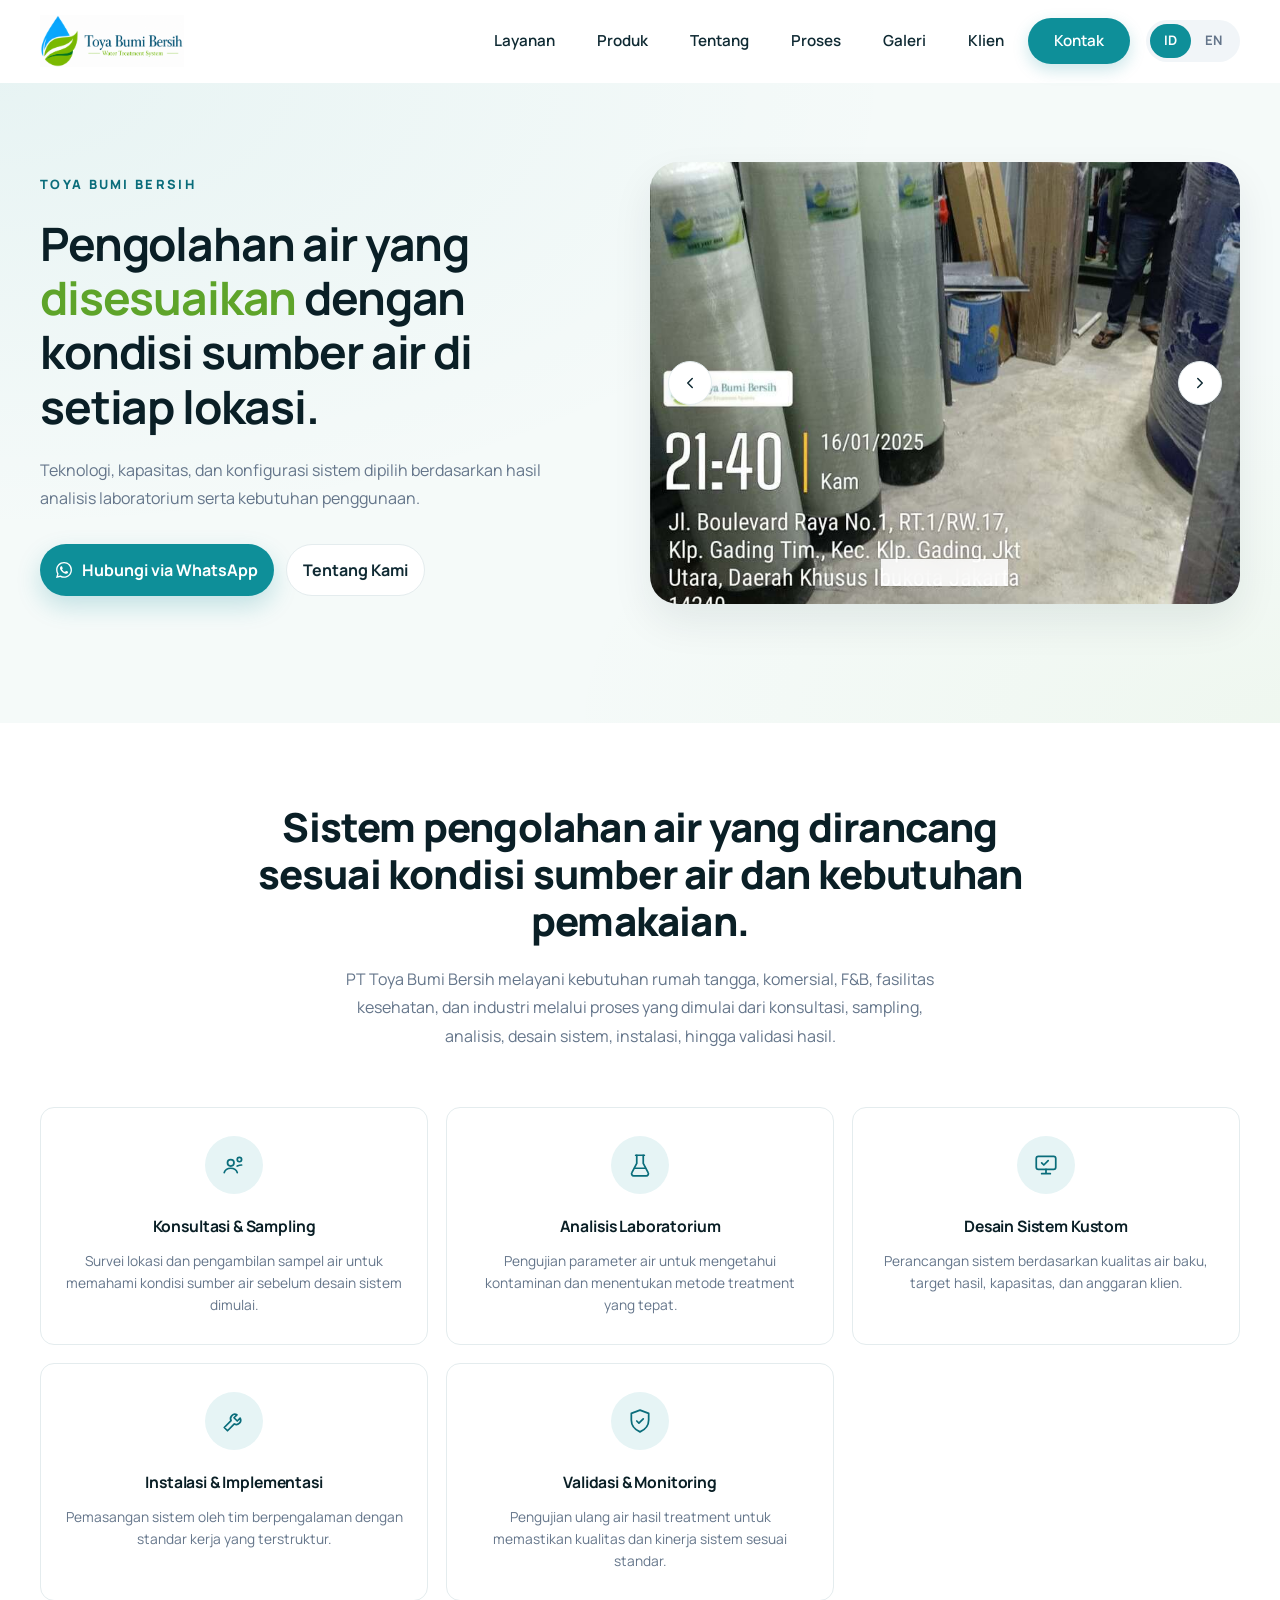
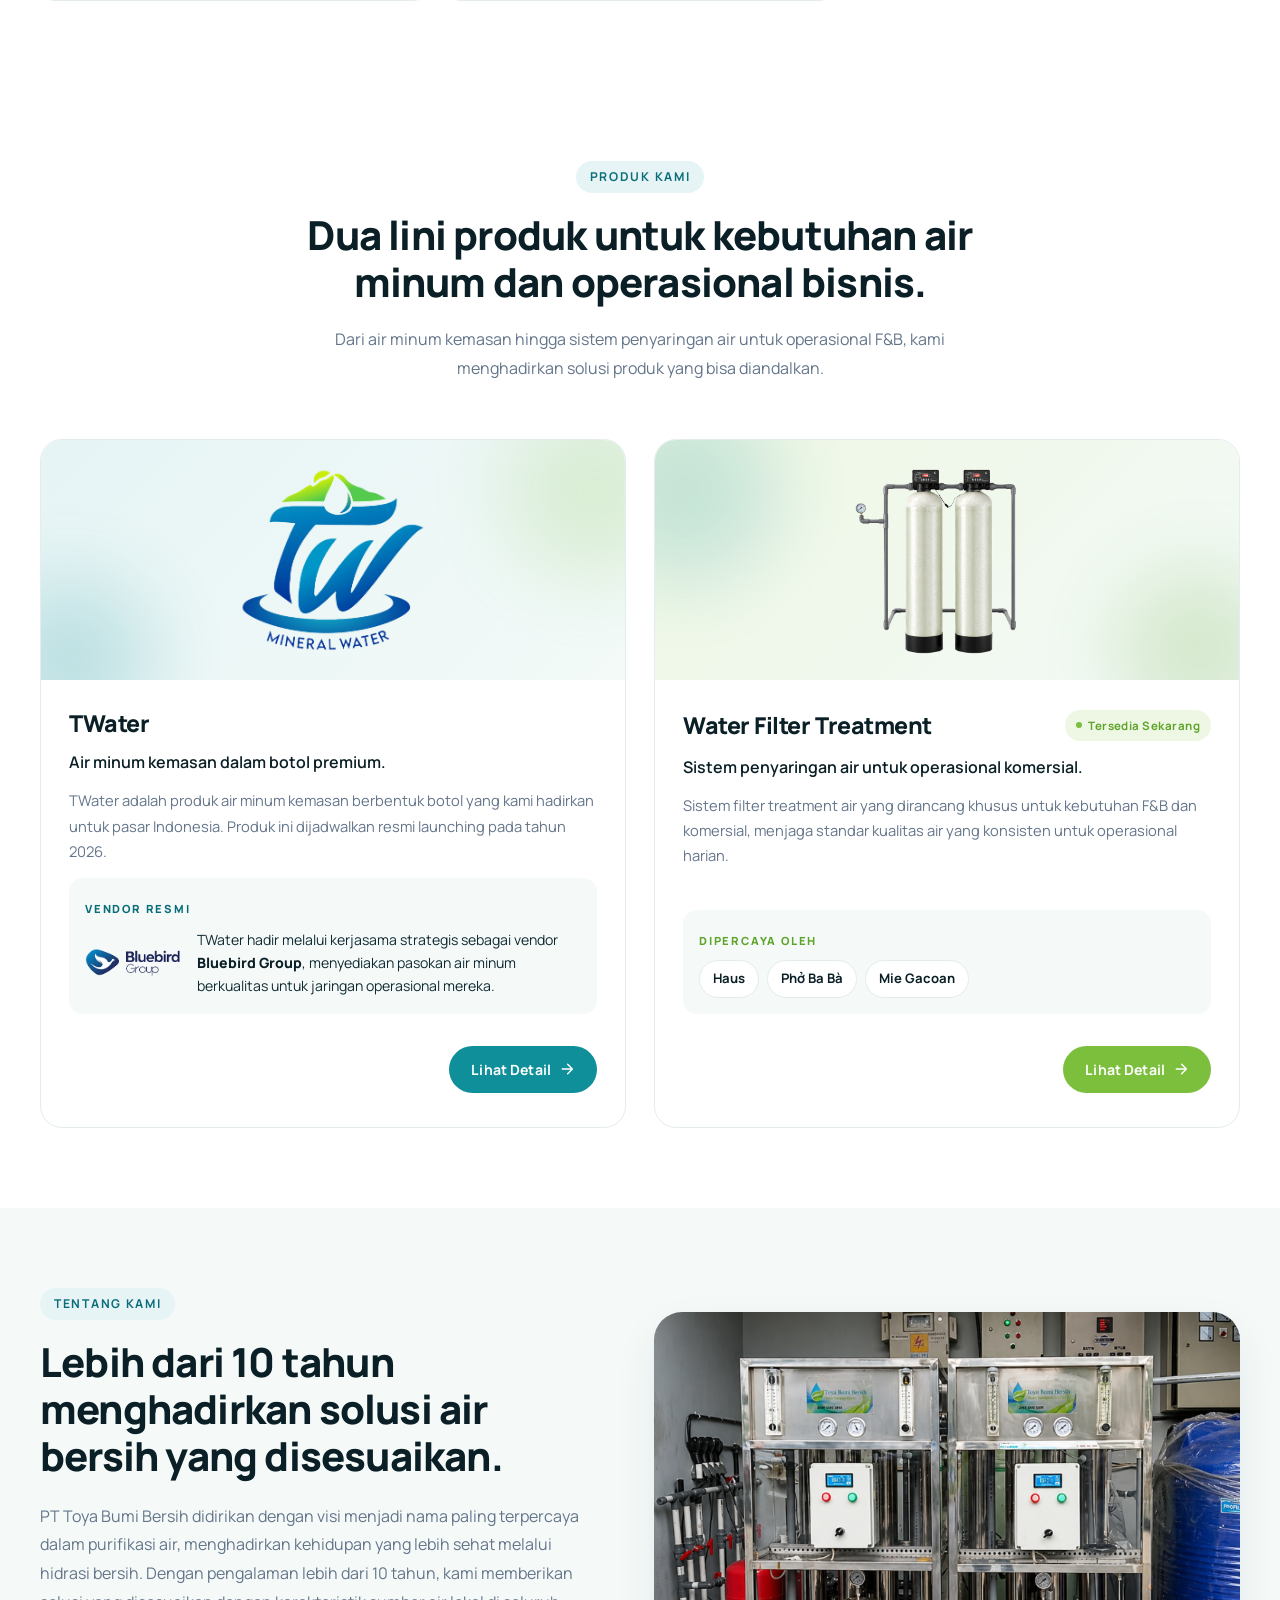
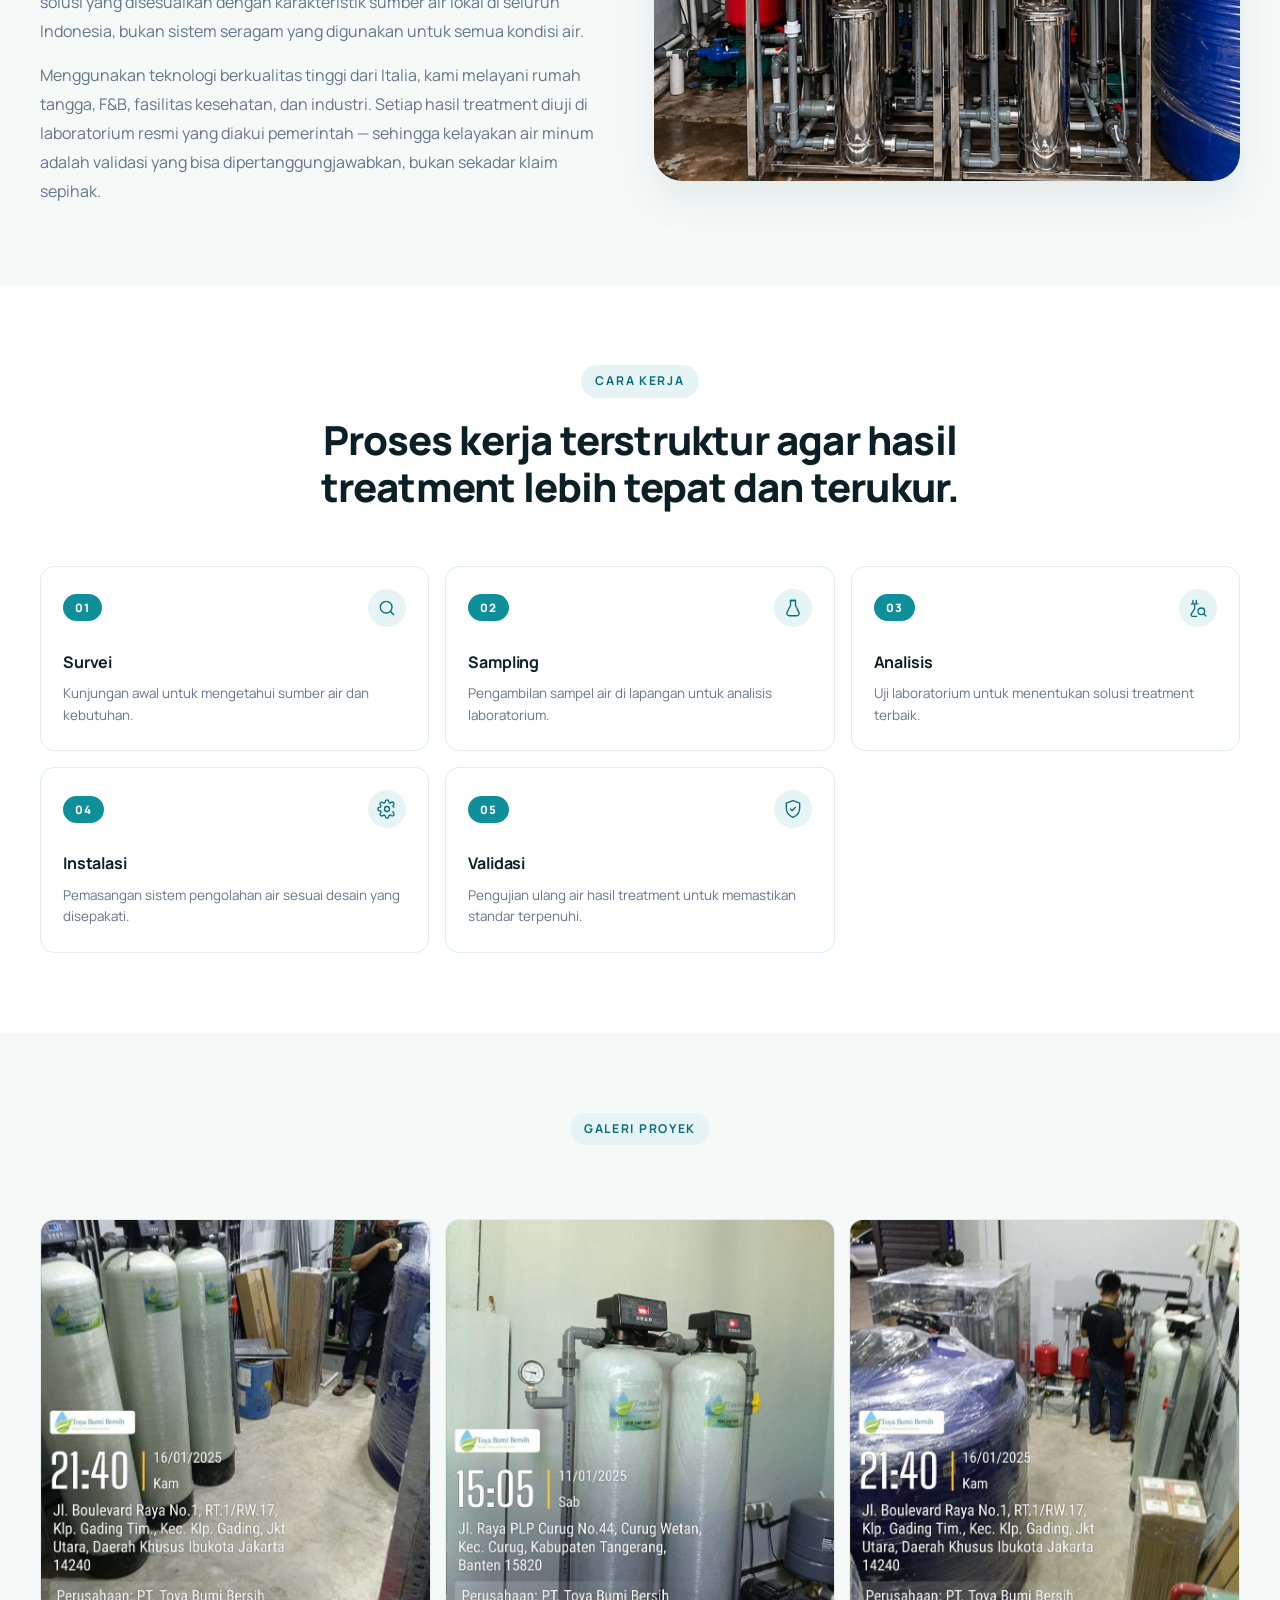
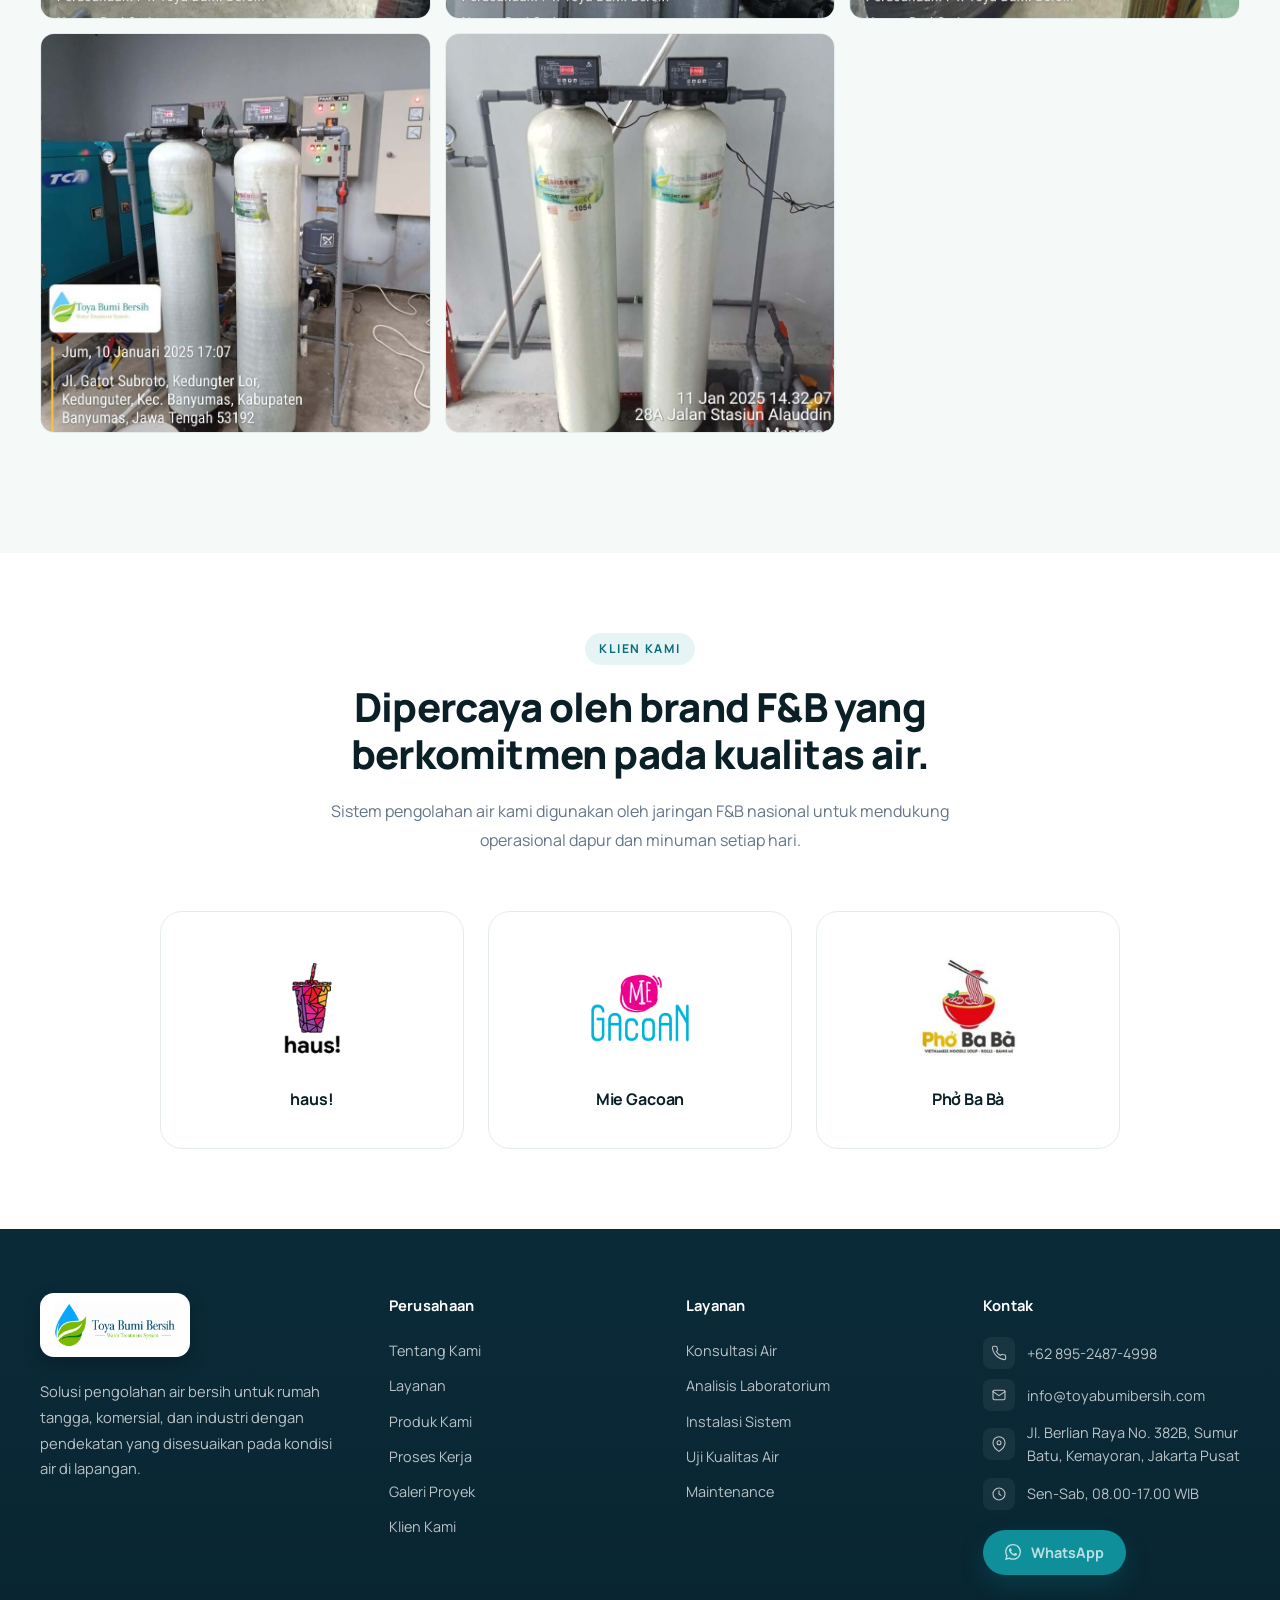
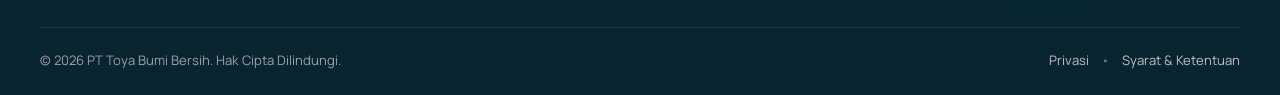
==== commit ec7c7f97: "chore: update og image" ====
--- a/index.html
+++ b/index.html
@@ -8,15 +8,15 @@
   <meta name="theme-color" content="#0e8f99" />
   <meta name="format-detection" content="telephone=yes" />
 
-  <title id="page-title">Toya Bumi Bersih | Sistem Pengolahan Air</title>
-  <meta id="page-description" name="description"
-    content="PT Toya Bumi Bersih menyediakan solusi pengolahan air bersih untuk rumah tangga, komersial, dan industri di Indonesia." />
-
-  <link rel="icon" type="image/png" sizes="96x96" href="/favicon-96x96.png">
-  <link rel="icon" href="/favicon.svg" type="image/svg+xml" sizes="any">
-  <link rel="icon" href="/favicon.ico">
-  <link rel="apple-touch-icon" href="/apple-touch-icon.png">
-  <link rel="manifest" href="/site.webmanifest">
+  <title>Toya Bumi Bersih - Sistem Pengolahan Air</title>
+  <meta name="description"
+    content="PT Toya Bumi Bersih memberikan solusi pengolahan air bersih untuk rumah tangga, komersial, dan industri di Indonesia.">
+
+  <link rel="icon" type="image/png" sizes="96x96" href="favicon-96x96.png">
+  <link rel="icon" href="favicon.svg" type="image/svg+xml" sizes="any">
+  <link rel="icon" href="favicon.ico">
+  <link rel="apple-touch-icon" href="apple-touch-icon.png">
+  <link rel="manifest" href="site.webmanifest">
 
   <meta name="google" content="translate" />
   <meta name="google" content="notranslate" data-disable="true" />
@@ -26,36 +26,45 @@
   <link href="https://fonts.googleapis.com/css2?family=Manrope:wght@400;500;600;700;800&display=swap"
     rel="stylesheet" />
 
-  <meta property="og:type" content="website" />
-  <meta property="og:title" content="Toya Bumi Bersih | Sistem Pengolahan Air" />
+  <meta property="og:url" content="https://toyabumibersih.com/">
+  <meta property="og:type" content="website">
+  <meta property="og:title" content="Toya Bumi Bersih - Sistem Pengolahan Air">
   <meta property="og:description"
-    content="Solusi pengolahan air bersih kustom untuk rumah tangga, komersial, dan industri." />
-  <meta property="og:image" content="https://toyabumi.com/assets/logo.png" />
-
-  <link rel="stylesheet" href="/styles/shared.css" />
-  <link rel="stylesheet" href="/styles/header.css" />
-  <link rel="stylesheet" href="/styles/footer.css" />
-  <link rel="stylesheet" href="/styles/breadcrumb.css" />
-  <link rel="stylesheet" href="/styles/index.css" />
+    content="PT Toya Bumi Bersih memberikan solusi pengolahan air bersih untuk rumah tangga, komersial, dan industri di Indonesia.">
+  <meta property="og:image" content="https://toyabumibersih.com/assets/og-image.png">
+
+  <meta name="twitter:card" content="summary_large_image">
+  <meta property="twitter:domain" content="toyabumibersih.com">
+  <meta property="twitter:url" content="https://toyabumibersih.com/">
+  <meta name="twitter:title" content="Toya Bumi Bersih - Sistem Pengolahan Air">
+  <meta name="twitter:description"
+    content="PT Toya Bumi Bersih memberikan solusi pengolahan air bersih untuk rumah tangga, komersial, dan industri di Indonesia.">
+  <meta name="twitter:image" content="https://toyabumibersih.com/assets/og-image.png">
+
+  <link rel="stylesheet" href="styles/shared.css" />
+  <link rel="stylesheet" href="styles/header.css" />
+  <link rel="stylesheet" href="styles/footer.css" />
+  <link rel="stylesheet" href="styles/breadcrumb.css" />
+  <link rel="stylesheet" href="styles/index.css" />
 </head>
 
 <body>
   <div class="page-shell">
     <header class="site-header">
       <div class="container nav-wrap">
-        <a class="brand" href="#beranda" aria-label="Toya Bumi Bersih">
-          <img src="/assets/logo.png" alt="Toya Bumi Bersih - Water Treatment System" />
+        <a class="brand" href="/#beranda" aria-label="Toya Bumi Bersih">
+          <img src="assets/logo.png" alt="Toya Bumi Bersih - Water Treatment System" />
         </a>
 
         <div class="header-right">
           <nav class="site-nav" aria-label="Navigasi utama">
-            <a href="#layanan" data-i18n="nav.services">Layanan</a>
-            <a href="#produk" data-i18n="nav.products">Produk</a>
-            <a href="#tentang" data-i18n="nav.about">Tentang</a>
-            <a href="#proses" data-i18n="nav.process">Proses</a>
-            <a href="#galeri" data-i18n="nav.gallery">Galeri</a>
-            <a href="#klien" data-i18n="nav.clients">Klien</a>
-            <a href="#kontak" class="nav-cta" data-i18n="nav.contact">Kontak</a>
+            <a href="/#layanan" data-i18n="nav.services">Layanan</a>
+            <a href="/#produk" data-i18n="nav.products">Produk</a>
+            <a href="/#tentang" data-i18n="nav.about">Tentang</a>
+            <a href="/#proses" data-i18n="nav.process">Proses</a>
+            <a href="/#galeri" data-i18n="nav.gallery">Galeri</a>
+            <a href="/#klien" data-i18n="nav.clients">Klien</a>
+            <a href="/#kontak" class="nav-cta" data-i18n="nav.contact">Kontak</a>
           </nav>
 
           <div class="lang-toggle" role="group" aria-label="Pilih bahasa" translate="no">
@@ -91,19 +100,19 @@
               </svg>
               <span data-i18n="hero.primaryCta">Hubungi via WhatsApp</span>
             </a>
-            <a class="button button-ghost" href="#tentang" data-i18n="hero.secondaryCta">Tentang Kami</a>
+            <a class="button button-ghost" href="/#tentang" data-i18n="hero.secondaryCta">Tentang Kami</a>
           </div>
         </div>
 
         <div class="hero-media reveal">
           <div class="hero-carousel" data-carousel>
             <div class="hero-carousel-track">
-              <div class="hero-slide"><img src="/assets/sites/site-1.jpg" alt="Instalasi sistem pengolahan air" />
+              <div class="hero-slide"><img src="assets/sites/site-1.jpg" alt="Instalasi sistem pengolahan air" />
               </div>
-              <div class="hero-slide"><img src="/assets/sites/site-2.jpg" alt="Tangki filter air" /></div>
-              <div class="hero-slide"><img src="/assets/sites/site-3.jpg" alt="Perpipaan water treatment" /></div>
-              <div class="hero-slide"><img src="/assets/sites/site-4.jpg" alt="Unit pengolahan air" /></div>
-              <div class="hero-slide"><img src="/assets/sites/site-5.jpg" alt="Sistem filtrasi lengkap" /></div>
+              <div class="hero-slide"><img src="assets/sites/site-2.jpg" alt="Tangki filter air" /></div>
+              <div class="hero-slide"><img src="assets/sites/site-3.jpg" alt="Perpipaan water treatment" /></div>
+              <div class="hero-slide"><img src="assets/sites/site-4.jpg" alt="Unit pengolahan air" /></div>
+              <div class="hero-slide"><img src="assets/sites/site-5.jpg" alt="Sistem filtrasi lengkap" /></div>
             </div>
 
             <button class="carousel-button carousel-button-prev" type="button" aria-label="Slide sebelumnya"
@@ -232,10 +241,10 @@
         </div>
 
         <div class="products-grid">
-          <article class="product-card reveal" data-product-link="/twater">
+          <article class="product-card reveal" data-product-link="twater">
             <div class="product-visual product-visual-twater" aria-hidden="true"
               style="background:linear-gradient(135deg,#e6f4f5 0%,#f3faf8 100%);display:flex;align-items:center;justify-content:center;padding:16px;">
-              <img src="/assets/services/twater.png" alt="TWater 1.5L"
+              <img src="assets/services/twater.png" alt="TWater 1.5L"
                 style="position:relative;z-index:2;max-height:100%;max-width:100%;width:auto;height:auto;object-fit:contain;display:block;" />
             </div>
             <div class="product-body">
@@ -252,14 +261,14 @@
               <div class="product-highlight product-highlight-primary">
                 <span class="product-highlight-label" data-i18n="products.twater.partnerLabel">Vendor Resmi</span>
                 <div class="product-highlight-content">
-                  <img src="/assets/partners/bluebird.png" alt="Bluebird Group" class="product-highlight-logo" />
+                  <img src="assets/partners/bluebird.png" alt="Bluebird Group" class="product-highlight-logo" />
                   <p class="product-highlight-text" style="margin:0;" data-i18n="products.twater.partnerText">
                     TWater hadir melalui kerjasama strategis sebagai vendor <strong translate="no">Bluebird
                       Group</strong>, menyediakan pasokan air minum berkualitas untuk jaringan operasional mereka.
                   </p>
                 </div>
               </div>
-              <a href="/twater" class="product-cta">
+              <a href="twater" class="product-cta">
                 <span data-i18n="products.twater.detailCta">Lihat Detail</span>
                 <svg viewBox="0 0 24 24" fill="none" stroke="currentColor" stroke-width="2.2" stroke-linecap="round"
                   stroke-linejoin="round" aria-hidden="true">
@@ -268,10 +277,10 @@
               </a>
             </div>
           </article>
-          <article class="product-card reveal" data-product-link="/water-filter">
+          <article class="product-card reveal" data-product-link="water-filter">
             <div class="product-visual product-visual-filter" aria-hidden="true"
               style="background:linear-gradient(135deg,#eef7e3 0%,#f3faf8 100%);display:flex;align-items:center;justify-content:center;padding:16px;">
-              <img src="/assets/services/water-filter.png" alt="Water Filter Installation"
+              <img src="assets/services/water-filter.png" alt="Water Filter Installation"
                 style="position:relative;z-index:2;max-height:100%;max-width:100%;width:auto;height:auto;object-fit:contain;display:block;" />
             </div>
             <div class="product-body">
@@ -295,7 +304,7 @@
                   <li>Mie Gacoan</li>
                 </ul>
               </div>
-              <a href="/water-filter" class="product-cta product-cta-accent">
+              <a href="water-filter" class="product-cta product-cta-accent">
                 <span data-i18n="products.filter.detailCta">Lihat Detail</span>
                 <svg viewBox="0 0 24 24" fill="none" stroke="currentColor" stroke-width="2.2" stroke-linecap="round"
                   stroke-linejoin="round" aria-hidden="true">
@@ -329,7 +338,7 @@
         </div>
 
         <div class="about-media reveal">
-          <img src=" /assets/sites.png" alt="Instalasi sistem pengolahan air Toya Bumi Bersih" />
+          <img src="assets/sites.png" alt="Instalasi sistem pengolahan air Toya Bumi Bersih" />
         </div>
       </div>
     </section>
@@ -432,19 +441,19 @@
 
         <div class="gallery-grid">
           <div class="gallery-card reveal">
-            <img src="/assets/sites/site-1.jpg" alt="Proyek instalasi 1" loading="lazy" />
+            <img src="assets/sites/site-1.jpg" alt="Proyek instalasi 1" loading="lazy" />
           </div>
           <div class="gallery-card reveal">
-            <img src="/assets/sites/site-2.jpg" alt="Proyek instalasi 2" loading="lazy" />
+            <img src="assets/sites/site-2.jpg" alt="Proyek instalasi 2" loading="lazy" />
           </div>
           <div class="gallery-card reveal">
-            <img src="/assets/sites/site-3.jpg" alt="Proyek instalasi 3" loading="lazy" />
+            <img src="assets/sites/site-3.jpg" alt="Proyek instalasi 3" loading="lazy" />
           </div>
           <div class="gallery-card reveal">
-            <img src="/assets/sites/site-4.jpg" alt="Proyek instalasi 4" loading="lazy" />
+            <img src="assets/sites/site-4.jpg" alt="Proyek instalasi 4" loading="lazy" />
           </div>
           <div class="gallery-card reveal">
-            <img src="/assets/sites/site-5.jpg" alt="Proyek instalasi 5" loading="lazy" />
+            <img src="assets/sites/site-5.jpg" alt="Proyek instalasi 5" loading="lazy" />
           </div>
         </div>
       </div>
@@ -466,19 +475,19 @@
         <ul class="clients-grid" aria-label="Daftar klien kami">
           <li class="client-card reveal">
             <div class="client-logo">
-              <img src="/assets/clients/haus.png" alt="haus! - Minuman kekinian" loading="lazy" />
+              <img src="assets/clients/haus.png" alt="haus! - Minuman kekinian" loading="lazy" />
             </div>
             <span class="client-name" translate="no">haus!</span>
           </li>
           <li class="client-card reveal">
             <div class="client-logo">
-              <img src="/assets/clients/gacoan.png" alt="Mie Gacoan" loading="lazy" />
+              <img src="assets/clients/gacoan.png" alt="Mie Gacoan" loading="lazy" />
             </div>
             <span class="client-name" translate="no">Mie Gacoan</span>
           </li>
           <li class="client-card reveal">
             <div class="client-logo">
-              <img src="/assets/clients/phobaba.png" alt="Phở Ba Bà - Vietnamese noodle soup" loading="lazy" />
+              <img src="assets/clients/phobaba.png" alt="Phở Ba Bà - Vietnamese noodle soup" loading="lazy" />
             </div>
             <span class="client-name" translate="no">Phở Ba Bà</span>
           </li>
@@ -491,8 +500,8 @@
         <div class="footer-grid">
 
           <div class="footer-brand-block">
-            <a class="footer-brand" href="#beranda" aria-label="Toya Bumi Bersih">
-              <img src="/assets/logo.png" alt="Toya Bumi Bersih - Water Treatment System" />
+            <a class="footer-brand" href="/w" aria-label="Toya Bumi Bersih">
+              <img src="assets/logo.png" alt="Toya Bumi Bersih - Water Treatment System" />
             </a>
             <p data-i18n="footer.about">
               Solusi pengolahan air bersih untuk rumah tangga, komersial, dan industri dengan pendekatan yang
@@ -502,21 +511,21 @@
 
           <div class="footer-links-group">
             <h3 data-i18n="footer.companyTitle">Perusahaan</h3>
-            <a href="#tentang" data-i18n="footer.company1">Tentang Kami</a>
-            <a href="#layanan" data-i18n="footer.company2">Layanan</a>
-            <a href="#produk" data-i18n="footer.products">Produk Kami</a>
-            <a href="#proses" data-i18n="footer.company3">Proses Kerja</a>
-            <a href="#galeri" data-i18n="footer.company4">Galeri Proyek</a>
-            <a href="#klien" data-i18n="footer.company5">Klien Kami</a>
+            <a href="/#tentang" data-i18n="footer.company1">Tentang Kami</a>
+            <a href="/#layanan" data-i18n="footer.company2">Layanan</a>
+            <a href="/#produk" data-i18n="footer.products">Produk Kami</a>
+            <a href="/#proses" data-i18n="footer.company3">Proses Kerja</a>
+            <a href="/#galeri" data-i18n="footer.company4">Galeri Proyek</a>
+            <a href="/#klien" data-i18n="footer.company5">Klien Kami</a>
           </div>
 
           <div class="footer-links-group">
             <h3 data-i18n="footer.serviceTitle">Layanan</h3>
-            <a href="#layanan" data-i18n="footer.service1">Konsultasi Air</a>
-            <a href="#layanan" data-i18n="footer.service2">Analisis Laboratorium</a>
-            <a href="#layanan" data-i18n="footer.service3">Instalasi Sistem</a>
-            <a href="#layanan" data-i18n="footer.service4">Uji Kualitas Air</a>
-            <a href="#layanan" data-i18n="footer.service5">Maintenance</a>
+            <a href="/#layanan" data-i18n="footer.service1">Konsultasi Air</a>
+            <a href="/#layanan" data-i18n="footer.service2">Analisis Laboratorium</a>
+            <a href="/#layanan" data-i18n="footer.service3">Instalasi Sistem</a>
+            <a href="/#layanan" data-i18n="footer.service4">Uji Kualitas Air</a>
+            <a href="/#layanan" data-i18n="footer.service5">Maintenance</a>
           </div>
 
           <div class="footer-links-group footer-contact-group">
@@ -582,16 +591,16 @@
         <div class="footer-bottom">
           <p data-i18n="footer.bottomLeft">© 2026 PT Toya Bumi Bersih. Hak Cipta Dilindungi.</p>
           <div class="footer-bottom-links">
-            <a href="#" data-i18n="footer.privacy">Privasi</a>
+            <a href="/#" data-i18n="footer.privacy">Privasi</a>
             <span aria-hidden="true">•</span>
-            <a href="#" data-i18n="footer.terms">Syarat &amp; Ketentuan</a>
+            <a href="/#" data-i18n="footer.terms">Syarat &amp; Ketentuan</a>
           </div>
         </div>
       </div>
     </footer>
   </div>
 
-  <script src="/scripts/main.js" type="module"></script>
+  <script src="scripts/main.js" type="module"></script>
 </body>
 
 </html>
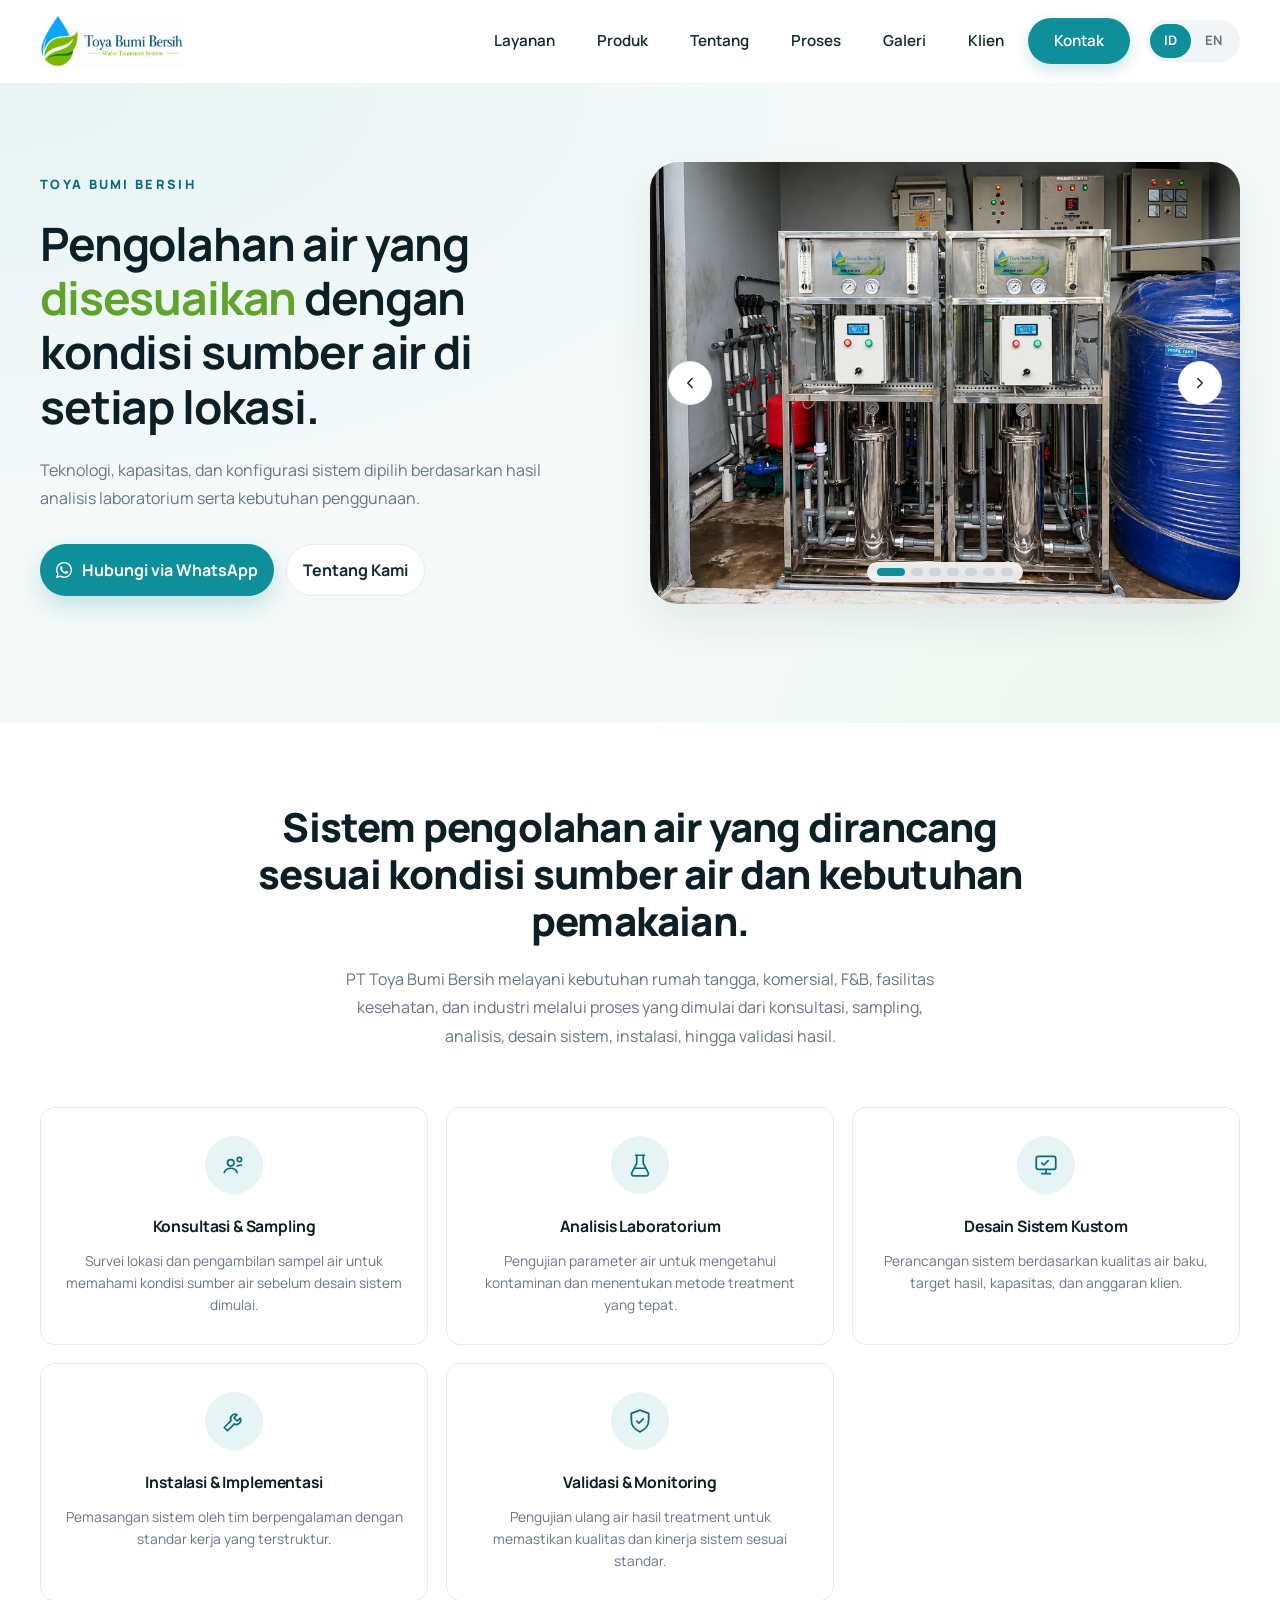
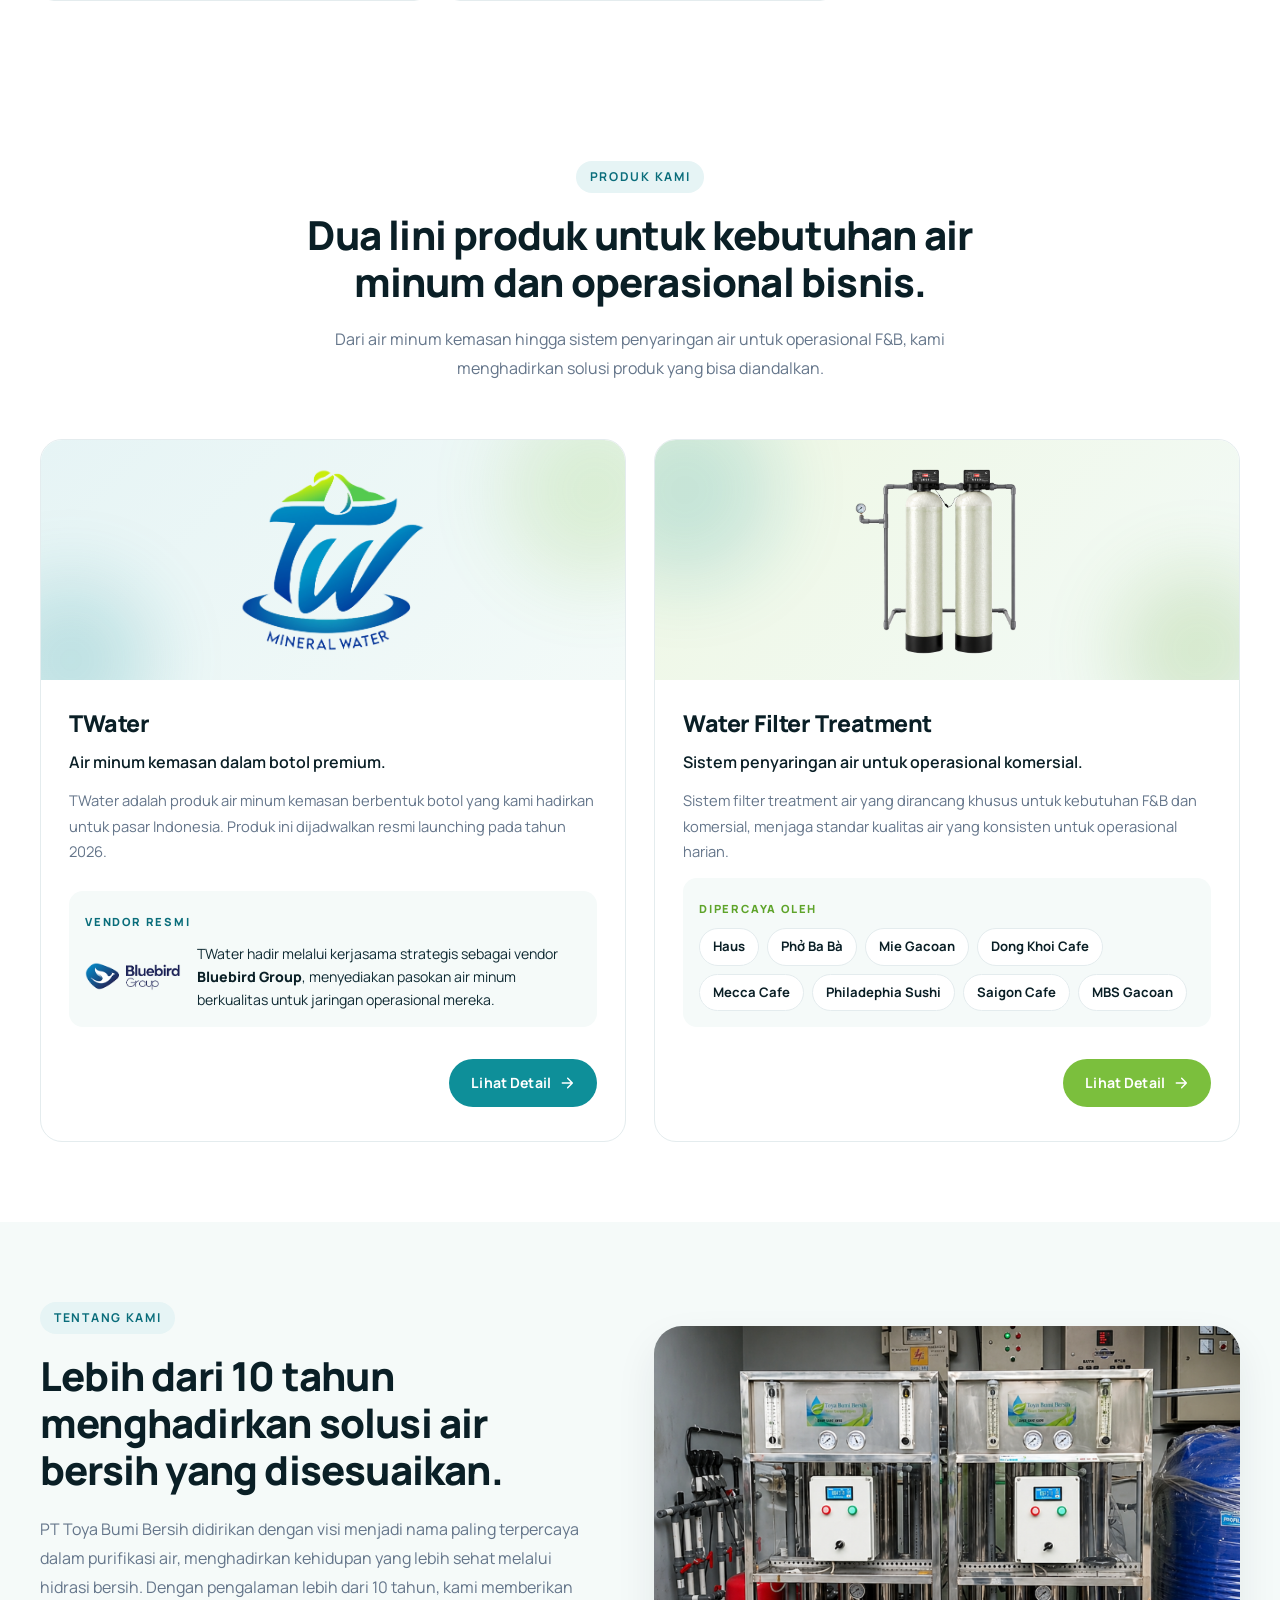
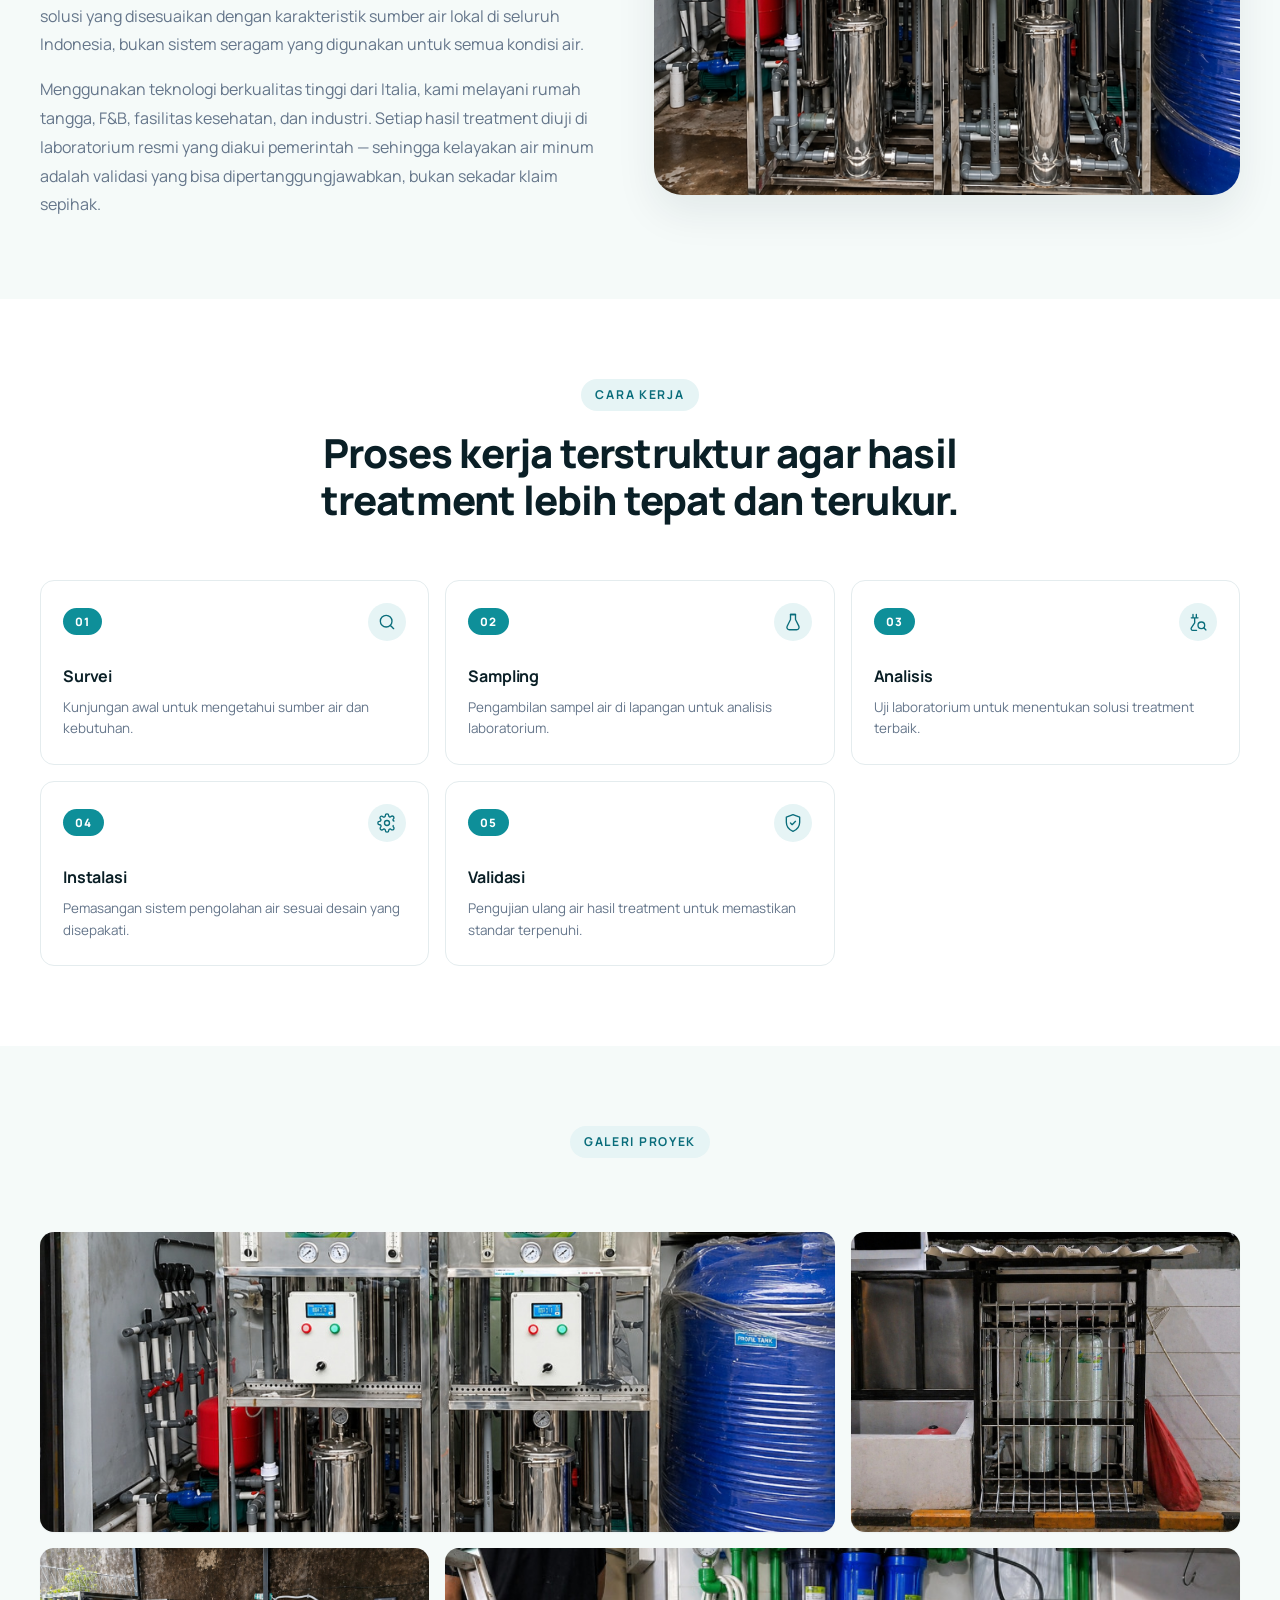
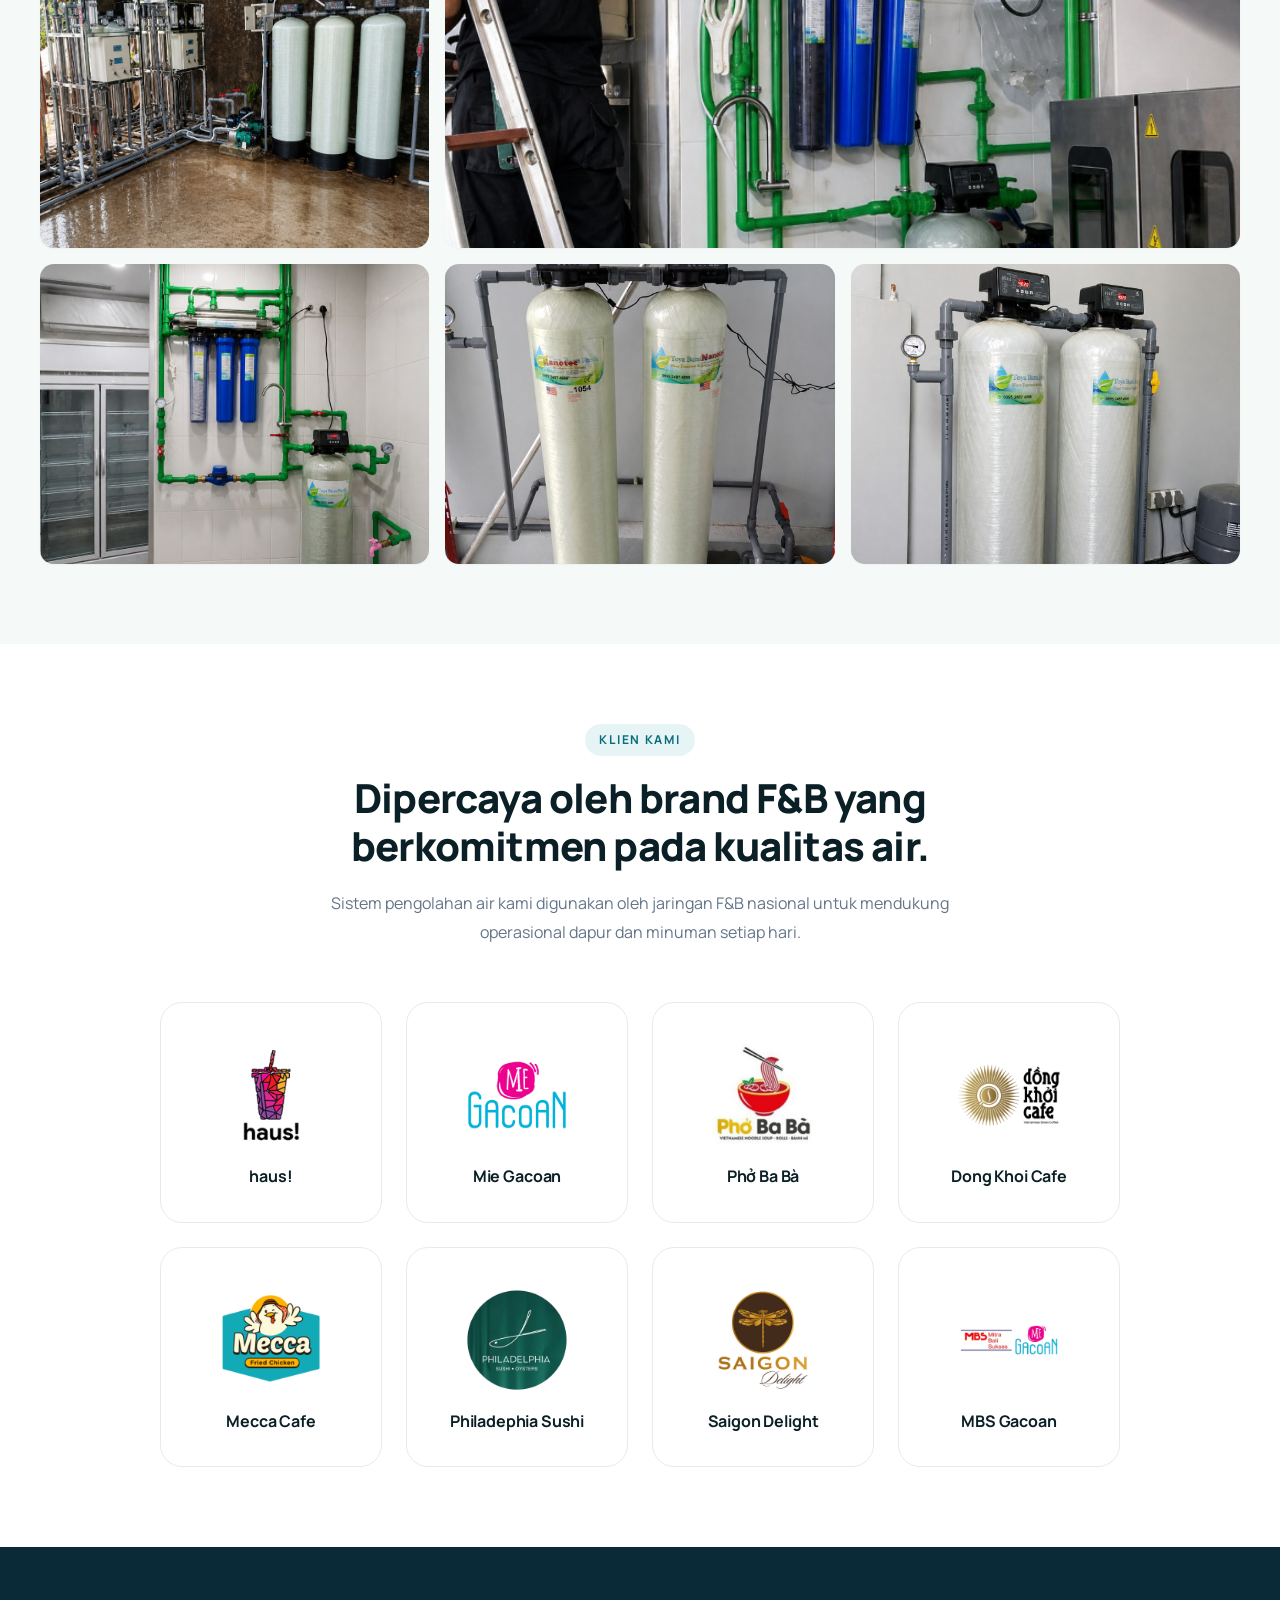
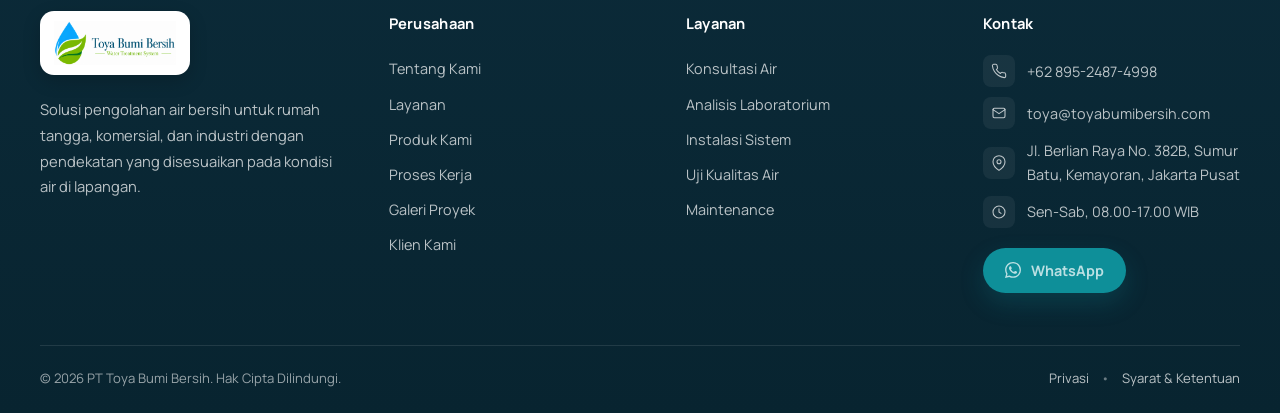
==== commit eab9a525: "revision: add more clients to home and filter page, fix wrong images for filter service" ====
--- a/index.html
+++ b/index.html
@@ -44,6 +44,7 @@
   <link rel="stylesheet" href="styles/shared.css" />
   <link rel="stylesheet" href="styles/header.css" />
   <link rel="stylesheet" href="styles/footer.css" />
+  <link rel="stylesheet" href="styles/gallery.css" />
   <link rel="stylesheet" href="styles/breadcrumb.css" />
   <link rel="stylesheet" href="styles/index.css" />
 </head>
@@ -107,12 +108,13 @@
         <div class="hero-media reveal">
           <div class="hero-carousel" data-carousel>
             <div class="hero-carousel-track">
-              <div class="hero-slide"><img src="assets/sites/site-1.jpg" alt="Instalasi sistem pengolahan air" />
-              </div>
-              <div class="hero-slide"><img src="assets/sites/site-2.jpg" alt="Tangki filter air" /></div>
-              <div class="hero-slide"><img src="assets/sites/site-3.jpg" alt="Perpipaan water treatment" /></div>
-              <div class="hero-slide"><img src="assets/sites/site-4.jpg" alt="Unit pengolahan air" /></div>
-              <div class="hero-slide"><img src="assets/sites/site-5.jpg" alt="Sistem filtrasi lengkap" /></div>
+              <div class="hero-slide"><img src="assets/projects/site-1.jpg" alt="Instalasi proyek filter air" /></div>
+              <div class="hero-slide"><img src="assets/projects/site-2.jpg" alt="Instalasi proyek filter air" /></div>
+              <div class="hero-slide"><img src="assets/projects/site-3.jpg" alt="Instalasi proyek filter air" /></div>
+              <div class="hero-slide"><img src="assets/projects/site-4.jpg" alt="Instalasi proyek filter air" /></div>
+              <div class="hero-slide"><img src="assets/projects/site-5.jpg" alt="Instalasi proyek filter air" /></div>
+              <div class="hero-slide"><img src="assets/projects/site-6.jpg" alt="Instalasi proyek filter air" /></div>
+              <div class="hero-slide"><img src="assets/projects/site-7.jpg" alt="Instalasi proyek filter air" /></div>
             </div>
 
             <button class="carousel-button carousel-button-prev" type="button" aria-label="Slide sebelumnya"
@@ -136,6 +138,8 @@
               <button class="hero-carousel-dot" type="button" aria-label="Slide 3"></button>
               <button class="hero-carousel-dot" type="button" aria-label="Slide 4"></button>
               <button class="hero-carousel-dot" type="button" aria-label="Slide 5"></button>
+              <button class="hero-carousel-dot" type="button" aria-label="Slide 6"></button>
+              <button class="hero-carousel-dot" type="button" aria-label="Slide 7"></button>
             </div>
           </div>
         </div>
@@ -286,8 +290,6 @@
             <div class="product-body">
               <div class="product-head">
                 <h3 class="product-name">Water Filter Treatment</h3>
-                <span class="product-badge product-badge-active" data-i18n="products.filter.badge">Tersedia
-                  Sekarang</span>
               </div>
               <p class="product-tagline" data-i18n="products.filter.tagline">
                 Sistem penyaringan air untuk operasional komersial.
@@ -302,6 +304,11 @@
                   <li>Haus</li>
                   <li>Phở Ba Bà</li>
                   <li>Mie Gacoan</li>
+                  <li>Dong Khoi Cafe</li>
+                  <li>Mecca Cafe</li>
+                  <li>Philadephia Sushi</li>
+                  <li>Saigon Cafe</li>
+                  <li>MBS Gacoan</li>
                 </ul>
               </div>
               <a href="water-filter" class="product-cta product-cta-accent">
@@ -440,20 +447,26 @@
         </div>
 
         <div class="gallery-grid">
-          <div class="gallery-card reveal">
-            <img src="assets/sites/site-1.jpg" alt="Proyek instalasi 1" loading="lazy" />
-          </div>
-          <div class="gallery-card reveal">
-            <img src="assets/sites/site-2.jpg" alt="Proyek instalasi 2" loading="lazy" />
-          </div>
-          <div class="gallery-card reveal">
-            <img src="assets/sites/site-3.jpg" alt="Proyek instalasi 3" loading="lazy" />
-          </div>
-          <div class="gallery-card reveal">
-            <img src="assets/sites/site-4.jpg" alt="Proyek instalasi 4" loading="lazy" />
-          </div>
-          <div class="gallery-card reveal">
-            <img src="assets/sites/site-5.jpg" alt="Proyek instalasi 5" loading="lazy" />
+          <div class="gallery-item reveal is-wide">
+            <img src="assets/projects/site-1.jpg" alt="Instalasi proyek 1" />
+          </div>
+          <div class="gallery-item reveal">
+            <img src="assets/projects/site-2.jpg" alt="Instalasi proyek 2" />
+          </div>
+          <div class="gallery-item reveal">
+            <img src="assets/projects/site-3.jpg" alt="Instalasi proyek 3" />
+          </div>
+          <div class="gallery-item reveal is-wide">
+            <img src="assets/projects/site-4.jpg" alt="Instalasi proyek 4" />
+          </div>
+          <div class="gallery-item reveal">
+            <img src="assets/projects/site-5.jpg" alt="Instalasi proyek 5" />
+          </div>
+          <div class="gallery-item reveal">
+            <img src="assets/projects/site-6.jpg" alt="Instalasi proyek 5" />
+          </div>
+          <div class="gallery-item reveal">
+            <img src="assets/projects/site-7.jpg" alt="Instalasi proyek 5" />
           </div>
         </div>
       </div>
@@ -491,6 +504,36 @@
             </div>
             <span class="client-name" translate="no">Phở Ba Bà</span>
           </li>
+          <li class="client-card reveal">
+            <div class="client-logo">
+              <img src="assets/clients/dong-khoi-cafe.png" alt="Dong Khoi Cafe" loading="lazy" />
+            </div>
+            <span class="client-name" translate="no">Dong Khoi Cafe</span>
+          </li>
+          <li class="client-card reveal">
+            <div class="client-logo">
+              <img src="assets/clients/mecca.png" alt="Mecca Cafe" loading="lazy" />
+            </div>
+            <span class="client-name" translate="no">Mecca Cafe</span>
+          </li>
+          <li class="client-card reveal">
+            <div class="client-logo">
+              <img src="assets/clients/philadephia-sushi.png" alt="Philadephia Sushi" loading="lazy" />
+            </div>
+            <span class="client-name" translate="no">Philadephia Sushi</span>
+          </li>
+          <li class="client-card reveal">
+            <div class="client-logo">
+              <img src="assets/clients/saigon.png" alt="Saigon Delight" loading="lazy" />
+            </div>
+            <span class="client-name" translate="no">Saigon Delight</span>
+          </li>
+          <li class="client-card reveal">
+            <div class="client-logo">
+              <img src="assets/clients/mbs-gacoan.png" alt="MBS Gacoan" loading="lazy" />
+            </div>
+            <span class="client-name" translate="no">MBS Gacoan</span>
+          </li>
         </ul>
       </div>
     </section>
@@ -542,7 +585,7 @@
               <span translate="no">+62 895-2487-4998</span>
             </a>
 
-            <a class="footer-contact-item" href="mailto:info@toyabumibersih.com">
+            <a class="footer-contact-item" href="mailto:toya@toyabumibersih.com">
               <span class="footer-contact-icon">
                 <svg viewBox="0 0 24 24" fill="none" stroke="currentColor" stroke-width="1.6" stroke-linecap="round"
                   stroke-linejoin="round">
@@ -550,7 +593,7 @@
                   <path d="m3 7 9 6 9-6" />
                 </svg>
               </span>
-              <span translate="no">info@toyabumibersih.com</span>
+              <span translate="no">toya@toyabumibersih.com</span>
             </a>
 
             <a class="footer-contact-item"
--- a/styles/gallery.css
+++ b/styles/gallery.css
@@ -0,0 +1,56 @@
+.gallery-grid {
+  display: grid;
+  grid-template-columns: repeat(3, 1fr);
+  gap: 16px;
+}
+
+.gallery-item {
+  height: 300px;
+  position: relative;
+  overflow: hidden;
+  border-radius: var(--radius-md);
+  box-shadow: var(--shadow-xs);
+  transition: transform 0.3s ease, box-shadow 0.3s ease;
+}
+
+.gallery-item.is-wide {
+  grid-column: span 2;
+}
+
+.gallery-item:hover {
+  transform: translateY(-3px);
+  box-shadow: var(--shadow-md);
+}
+
+.gallery-item img {
+  width: 100%;
+  height: 100%;
+  object-fit: cover;
+  transition: transform 0.4s ease;
+}
+
+.gallery-item:hover img {
+  transform: scale(1.04);
+}
+
+.gallery-cta {
+  text-align: center;
+}
+
+@media (max-width: 960px) {
+  .gallery-grid {
+    grid-template-columns: repeat(2, 1fr);
+  }
+}
+
+
+@media (max-width: 640px) {
+  .gallery-grid {
+    grid-template-columns: 1fr;
+    gap: 12px;
+  }
+
+  .gallery-item.is-wide {
+    grid-column: span 1;
+  }
+}
--- a/styles/index.css
+++ b/styles/index.css
@@ -673,48 +673,6 @@
   line-height: 1.6;
 }
 
-.gallery-grid {
-  display: grid;
-  grid-template-columns: repeat(3, 1fr);
-  grid-auto-rows: 1fr;
-  gap: 14px;
-  margin-bottom: 40px;
-}
-
-.gallery-card {
-  position: relative;
-  display: block;
-  border-radius: var(--radius-md);
-  overflow: hidden;
-  height: 400px;
-  border: 1px solid var(--line);
-  background: var(--surface);
-  transition:
-    transform 0.3s ease,
-    box-shadow 0.3s ease;
-}
-
-.gallery-card:hover {
-  transform: translateY(-4px);
-  box-shadow: var(--shadow-md);
-}
-
-.gallery-card img {
-  width: 100%;
-  height: 100%;
-  object-fit: cover;
-  object-position: center;
-  transition: transform 0.5s ease;
-}
-
-.gallery-card:hover img {
-  transform: scale(1.05);
-}
-
-.gallery-cta {
-  text-align: center;
-}
-
 .clients-section {
   background: var(--bg);
 }
@@ -724,7 +682,7 @@
   margin: 0;
   padding: 0;
   display: grid;
-  grid-template-columns: repeat(3, 1fr);
+  grid-template-columns: repeat(4, 1fr);
   gap: 24px;
   max-width: 960px;
   margin-left: auto;
@@ -733,11 +691,11 @@
 
 .client-card {
   display: flex;
+  align-items: center;
   flex-direction: column;
-  align-items: center;
   justify-content: center;
-  gap: 18px;
-  padding: 36px 24px;
+  gap: 0.5rem;
+  padding: 2rem;
   background: var(--surface);
   border: 1px solid var(--line);
   border-radius: var(--radius-lg);
@@ -789,7 +747,6 @@
 
   .services-grid,
   .timeline,
-  .gallery-grid,
   .footer-grid {
     grid-template-columns: repeat(2, 1fr);
   }
@@ -830,8 +787,7 @@
 @media (max-width: 820px) {
 
   .services-grid,
-  .timeline,
-  .gallery-grid {
+  .timeline {
     grid-template-columns: 1fr;
   }
 
@@ -935,14 +891,8 @@
   }
 
   .services-grid,
-  .timeline,
-  .gallery-grid {
+  .timeline {
     grid-template-columns: 1fr;
-  }
-
-  .gallery-card:nth-child(5) {
-    grid-column: span 1;
-    aspect-ratio: 4 / 3;
   }
 
   .hero-actions .button {
